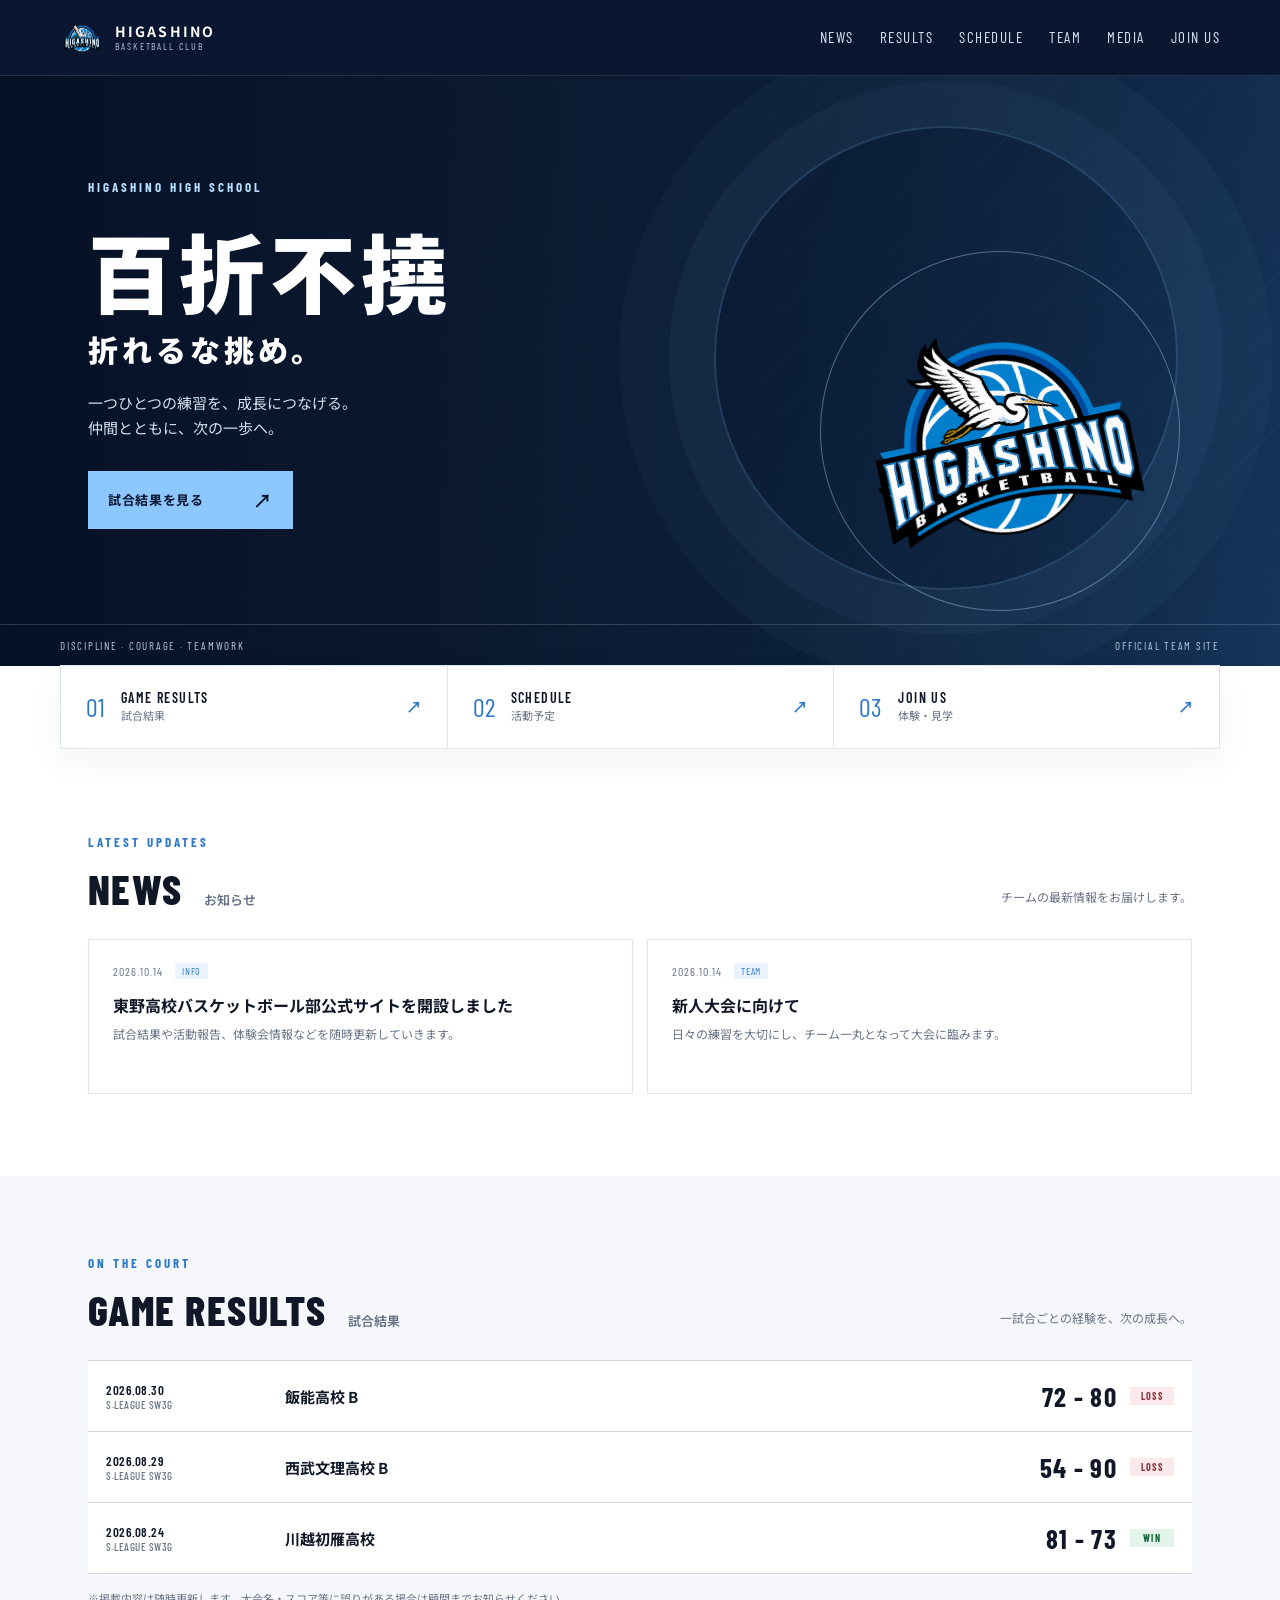
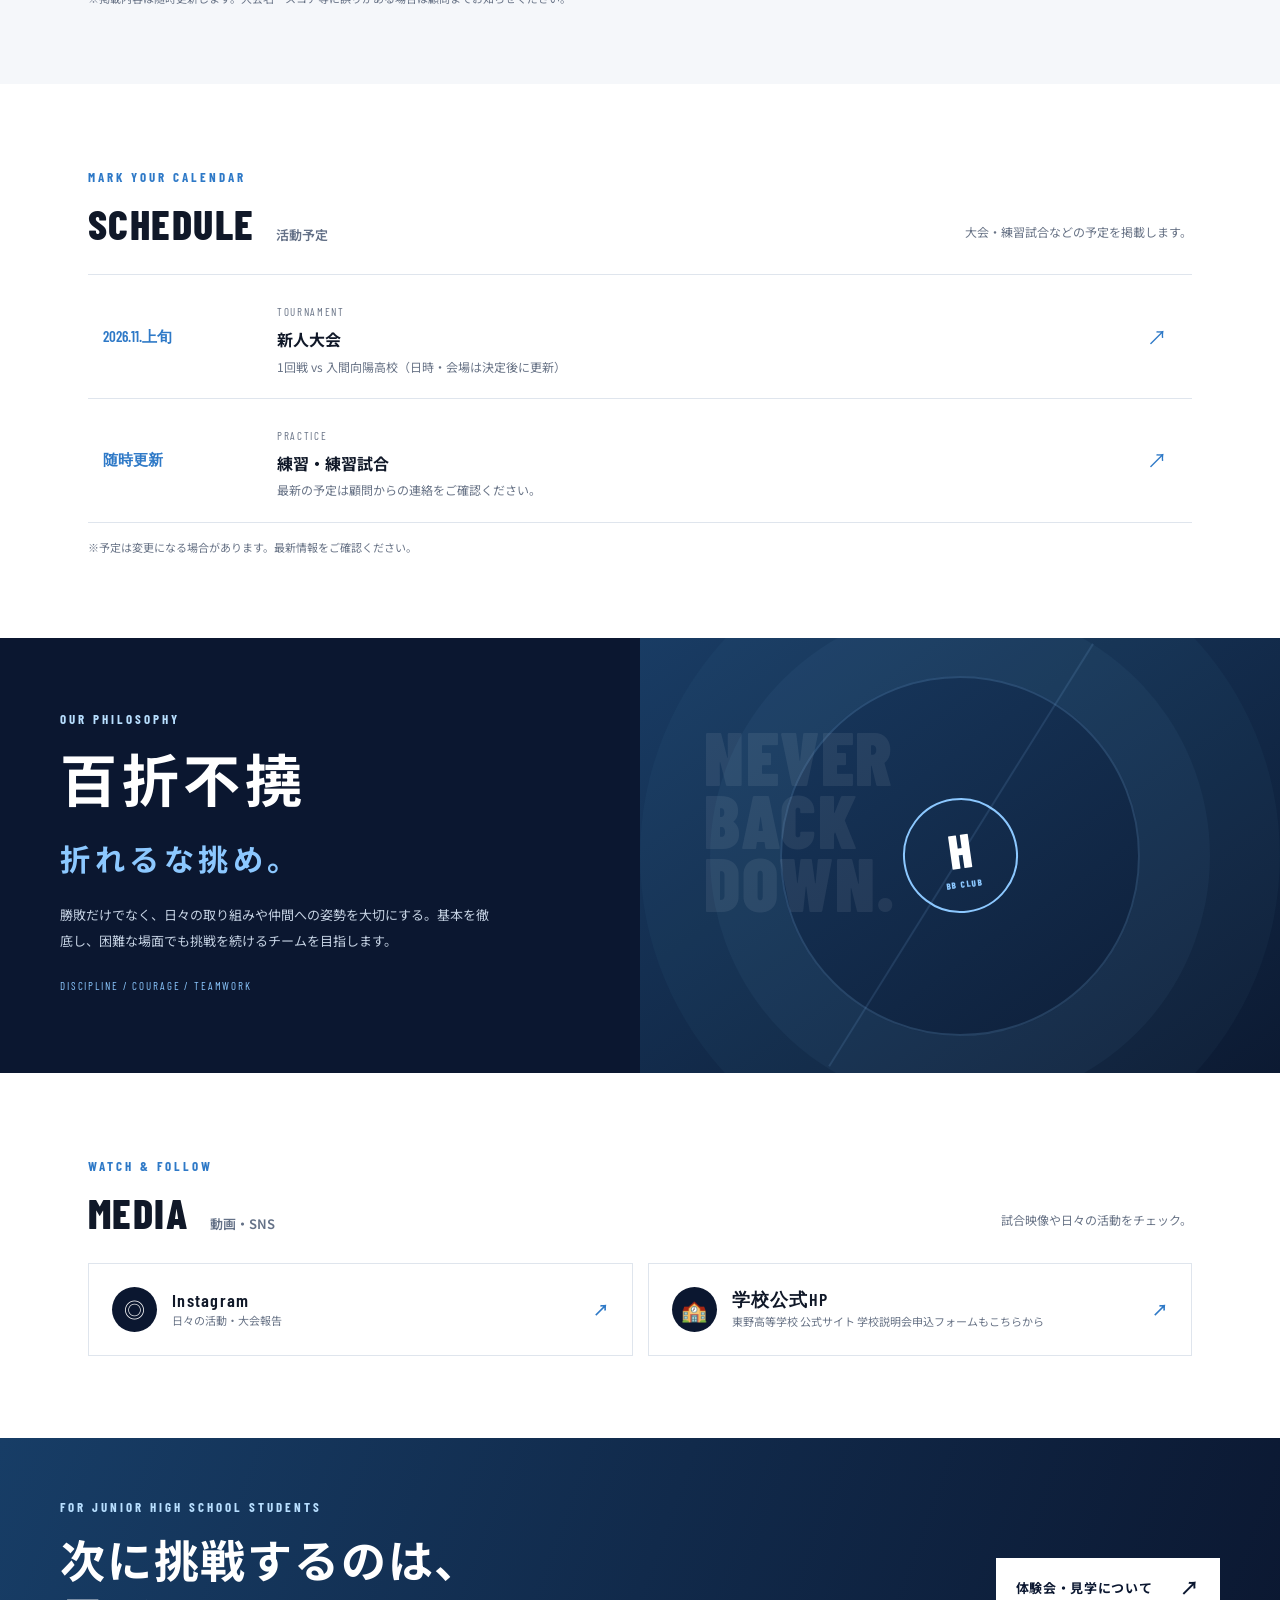
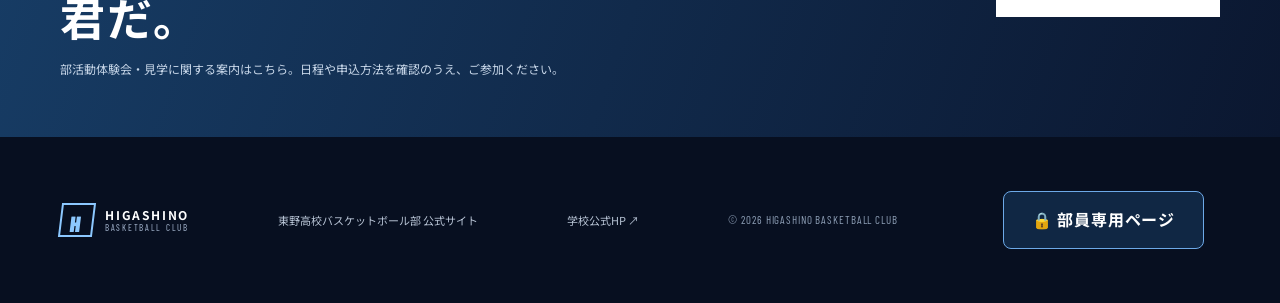
==== index.html @ 4cece856 "Update index.html" ====
<!doctype html>
<html lang="ja">
<head>
  <meta charset="utf-8">
  <meta name="viewport" content="width=device-width, initial-scale=1">
  <meta name="theme-color" content="#0b1730">
  <meta name="description" content="東野高校バスケットボール部の公式サイト。試合結果、活動報告、活動予定、部活動体験会などを掲載します。">
  <title>東野高校バスケットボール部 | 百折不撓</title>
  <link rel="stylesheet" href="styles.css">
</head>
<body>
<header class="site-header">
  <a class="brand" href="#home" aria-label="トップページ">
 <img class="brand-emblem" src="東野エンブレム.png" alt="東野高校バスケットボール部エンブレム">
 <span><strong>HIGASHINO</strong><small>BASKETBALL CLUB</small></span>
  </a>
  <button class="menu-toggle" id="menuToggle" aria-label="メニューを開く" aria-expanded="false">☰</button>
  <nav id="mainNav" aria-label="メインメニュー">
    <a href="#news">NEWS</a><a href="#results">RESULTS</a><a href="#schedule">SCHEDULE</a><a href="#team">TEAM</a><a href="#media">MEDIA</a><a href="#join">JOIN US</a>
  </nav>
</header>

  <main>
    <section class="hero" id="home">
      <div class="hero-overlay"></div>
      <div class="hero-content">
        <p class="eyebrow">HIGASHINO HIGH SCHOOL</p>
        <p class="hero-kicker"> </p>
        <h1>百折不撓<span>折れるな挑め。</span></h1>
        <p class="hero-copy">一つひとつの練習を、成長につなげる。<br>仲間とともに、次の一歩へ。</p>
        <a class="button button-primary" href="#results">試合結果を見る <span>↗</span></a>
      </div>
      <div class="hero-stamp">
　　　<img class="brand-emblem" src="東野エンブレム.png" alt="東野高校バスケットボール部エンブレム">　　
</div>
      <div class="hero-bottom"><span>DISCIPLINE · COURAGE · TEAMWORK</span><span>OFFICIAL TEAM SITE</span></div>
    </section>

    <section class="quick-links" aria-label="主要コンテンツ">
      <a href="#results"><span class="quick-number">01</span><span><strong>GAME RESULTS</strong><small>試合結果</small></span><b>↗</b></a>
      <a href="#schedule"><span class="quick-number">02</span><span><strong>SCHEDULE</strong><small>活動予定</small></span><b>↗</b></a>
      <a href="#join"><span class="quick-number">03</span><span><strong>JOIN US</strong><small>体験・見学</small></span><b>↗</b></a>
    </section>

    <section class="section" id="news">
      <div class="section-heading"><div><p class="eyebrow blue">LATEST UPDATES</p><h2>NEWS <span>お知らせ</span></h2></div><p class="section-note">チームの最新情報をお届けします。</p></div>
      <div class="news-grid" id="newsList"></div>
    </section>

    <section class="results-section" id="results">
      <div class="section results-inner">
        <div class="section-heading"><div><p class="eyebrow blue">ON THE COURT</p><h2>GAME RESULTS <span>試合結果</span></h2></div><p class="section-note">一試合ごとの経験を、次の成長へ。</p></div>
        <div class="results-list" id="resultsList"></div>
        <p class="data-note">※掲載内容は随時更新します。大会名・スコア等に誤りがある場合は顧問までお知らせください。</p>
      </div>
    </section>

    <section class="section" id="schedule">
      <div class="section-heading"><div><p class="eyebrow blue">MARK YOUR CALENDAR</p><h2>SCHEDULE <span>活動予定</span></h2></div><p class="section-note">大会・練習試合などの予定を掲載します。</p></div>
      <div class="schedule-list" id="scheduleList"></div>
      <p class="data-note">※予定は変更になる場合があります。最新情報をご確認ください。</p>
    </section>

    <section class="team-section" id="team">
      <div class="team-copy"><p class="eyebrow">OUR PHILOSOPHY</p><h2>百折不撓<br><span>折れるな挑め。</span></h2><p>勝敗だけでなく、日々の取り組みや仲間への姿勢を大切にする。基本を徹底し、困難な場面でも挑戦を続けるチームを目指します。</p><p class="team-motto">DISCIPLINE / COURAGE / TEAMWORK</p></div>
      <div class="team-visual"><div class="court-lines"></div><div class="team-big-type">NEVER<br>BACK<br>DOWN.</div><div class="team-circle">H<br><small>BB CLUB</small></div></div>
    </section>

    <section class="section" id="media">
      <div class="section-heading"><div><p class="eyebrow blue">WATCH & FOLLOW</p><h2>MEDIA <span>動画・SNS</span></h2></div><p class="section-note">試合映像や日々の活動をチェック。</p></div>

<div class="media-cards">
  <a class="media-card" id="instagramLink" href="#" target="_blank" rel="noopener">
    <span class="media-icon">◎</span>
    <span><strong>Instagram</strong><small>日々の活動・大会報告</small></span>
    <b>↗</b>
  </a>

  <a class="media-card" id="schoolLink" href="https://eishin.ac/" target="_blank" rel="noopener noreferrer">
    <span class="media-icon">🏫</span>
    <span><strong>学校公式HP</strong><small>東野高等学校 公式サイト 学校説明会申込フォームもこちらから</small></span>
    <b>↗</b>
  </a>
</div>
 </section>

    <section class="join-section" id="join">
      <div><p class="eyebrow">FOR JUNIOR HIGH SCHOOL STUDENTS</p><h2>次に挑戦するのは、<br>君だ。</h2><p>部活動体験会・見学に関する案内はこちら。日程や申込方法を確認のうえ、ご参加ください。</p></div>
      <a class="button button-light" id="experienceLink" href="mailto:REPLACE_WITH_SCHOOL_CONTACT">体験会・見学について <span>↗</span></a>
    </section>
  </main>

<footer class="site-footer">
  <a class="brand footer-brand" href="#home">
    <span class="brand-mark">H</span>
    <span><strong>HIGASHINO</strong><small>BASKETBALL CLUB</small></span>
  </a>
  <p>東野高校バスケットボール部 公式サイト</p>
  <p>
    <a href="https://eishin.ac/" target="_blank" rel="noopener noreferrer">
      学校公式HP ↗
    </a>
  </p>
  <small>© <span id="year"></span> HIGASHINO BASKETBALL CLUB</small>

<div style="text-align: center; padding: 24px 16px;">
  <a href="members.html" style="
    display: inline-block;
    padding: 14px 28px;
    background: #102744;
    color: #ffffff;
    text-decoration: none;
    font-weight: bold;
    border: 1px solid #6da9e8;
    border-radius: 8px;
    letter-spacing: 0.05em;
  ">🔒 部員専用ページ</a>
</div>

</footer>
  <script src="content.js"></script>
  <script src="sheet-config.js"></script>
  <script src="script.js"></script>
</body>
</html>
---- styles.css ----
@import url('https://fonts.googleapis.com/css2?family=Barlow+Condensed:wght@500;600;700;800;900&family=Noto+Sans+JP:wght@400;500;600;700;800;900&display=swap');
:root{--navy:#0b1730;--navy2:#101f3c;--blue:#2e79c7;--sky:#8cc8ff;--ink:#101828;--muted:#687386;--line:#dfe5ed;--paper:#f5f7fa;--white:#fff;--max:1160px}
*{box-sizing:border-box}html{scroll-behavior:smooth;scroll-padding-top:78px}body{margin:0;color:var(--ink);font-family:'Noto Sans JP',sans-serif;line-height:1.7}a{color:inherit;text-decoration:none}.site-header{height:76px;padding:0 max(24px,calc((100% - var(--max))/2));display:flex;align-items:center;justify-content:space-between;background:var(--navy);color:#fff;position:sticky;top:0;z-index:10;border-bottom:1px solid #ffffff1c}.brand{display:flex;align-items:center;gap:11px;letter-spacing:.08em}.brand-mark{display:grid;place-items:center;width:42px;height:42px;border:2px solid var(--sky);color:var(--sky);font-family:'Barlow Condensed',sans-serif;font-size:27px;font-weight:900;transform:skew(-7deg)}.brand strong,.brand small{display:block;line-height:1.25}.brand strong{font-size:14px;letter-spacing:.15em}.brand small{font-family:'Barlow Condensed',sans-serif;font-size:10px;letter-spacing:.19em;color:#aabbd4}.site-header nav{display:flex;gap:26px}.site-header nav a{font-family:'Barlow Condensed',sans-serif;font-size:15px;letter-spacing:.1em;color:#d8e4f5;transition:color .2s}.site-header nav a:hover{color:var(--sky)}.menu-toggle{display:none;background:none;border:0;color:white;font-size:25px}.hero{min-height:590px;position:relative;overflow:hidden;color:#fff;background:linear-gradient(110deg,#081328 0%,#10294b 56%,#1c4a79 100%);isolation:isolate}.hero:before{content:"";position:absolute;inset:0;background:linear-gradient(90deg,#071126 0%,#0a1a31eF 43%,#0a1a3170 100%),repeating-linear-gradient(135deg,transparent 0 34px,#ffffff08 35px 36px);z-index:-1}.hero:after{content:"";position:absolute;width:460px;height:460px;border:2px solid #8cc8ff30;border-radius:50%;right:8%;top:50px;box-shadow:0 0 0 45px #8cc8ff0a,0 0 0 95px #8cc8ff08;z-index:-1}.hero-content{max-width:var(--max);margin:auto;padding:100px 28px 105px;position:relative;z-index:1}.eyebrow{font-family:'Barlow Condensed',sans-serif;font-size:13px;letter-spacing:.23em;font-weight:700;margin:0 0 12px;color:#b8dfff}.eyebrow.blue{color:var(--blue)}.hero-kicker{font-family:'Barlow Condensed',sans-serif;letter-spacing:.22em;font-size:14px;color:var(--sky);margin:25px 0 5px}.hero h1{font-size:clamp(48px,7vw,86px);line-height:1.1;letter-spacing:.06em;margin:0;font-weight:900}.hero h1 span{display:block;font-size:clamp(20px,3vw,30px);letter-spacing:.13em;margin-top:15px}.hero-copy{color:#d4dfed;margin:24px 0 30px;font-size:15px}.button{display:inline-flex;gap:28px;align-items:center;justify-content:space-between;padding:13px 20px;font-weight:700;font-size:13px;letter-spacing:.05em;min-width:205px;transition:transform .2s,background .2s}.button:hover{transform:translateY(-2px)}.button-primary{background:var(--sky);color:var(--navy)}.button span{font-size:19px}.hero-stamp{position:absolute;right:calc((100% - var(--max))/2 + 40px);top:175px;width:240px;height:240px;border:1px solid #b5ddff65;border-radius:50%;display:flex;align-items:center;justify-content:center;flex-direction:column;transform:rotate(-12deg);color:#b8dcff;letter-spacing:.17em;font-family:'Barlow Condensed',sans-serif}.hero-stamp strong{font-size:74px;line-height:1.05;color:#fff}.hero-stamp span{font-size:10px}.hero-bottom{position:absolute;bottom:0;left:0;right:0;border-top:1px solid #ffffff28;display:flex;justify-content:space-between;padding:14px max(24px,calc((100% - var(--max))/2));font:11px 'Barlow Condensed',sans-serif;letter-spacing:.16em;color:#b8c9df}.quick-links{max-width:var(--max);margin:-1px auto 0;display:grid;grid-template-columns:repeat(3,1fr);background:#fff;box-shadow:0 12px 35px #10203b0d;position:relative;z-index:2}.quick-links>a{padding:23px 25px;display:flex;align-items:center;gap:16px;border:1px solid var(--line);border-right:0}.quick-links>a:last-child{border-right:1px solid var(--line)}.quick-number{font:26px 'Barlow Condensed',sans-serif;color:var(--blue)}.quick-links strong,.quick-links small{display:block}.quick-links strong{font:600 14px 'Barlow Condensed',sans-serif;letter-spacing:.1em}.quick-links small{font-size:11px;color:var(--muted)}.quick-links b{margin-left:auto;color:var(--blue)}.section{max-width:var(--max);margin:auto;padding:82px 28px}.section-heading{display:flex;justify-content:space-between;align-items:end;gap:25px;margin-bottom:28px}.section-heading h2{font:800 clamp(29px,4vw,42px)/1.1 'Barlow Condensed','Noto Sans JP',sans-serif;letter-spacing:.035em;margin:0}.section-heading h2 span{font:600 13px 'Noto Sans JP',sans-serif;letter-spacing:0;margin-left:12px;color:#647187}.section-note{font-size:12px;color:var(--muted);margin:0 0 4px}.news-grid{display:grid;grid-template-columns:repeat(2,1fr);gap:14px}.news-card{padding:23px 24px;border:1px solid var(--line);background:#fff;min-height:155px;transition:border-color .2s,transform .2s}.news-card:hover{border-color:#8bbbe9;transform:translateY(-2px)}.news-meta{display:flex;gap:12px;align-items:center;color:var(--muted);font:12px 'Barlow Condensed',sans-serif;letter-spacing:.08em}.news-meta span{color:var(--blue);background:#eaf4ff;padding:2px 7px;font-size:10px}.news-card h3{font-size:16px;line-height:1.5;margin:14px 0 7px}.news-card p{font-size:12px;color:var(--muted);margin:0}.results-section{background:var(--paper)}.results-inner{padding-top:76px;padding-bottom:76px}.results-list{border-top:1px solid #cfd7e2}.result-row{display:grid;grid-template-columns:155px 1fr 160px;align-items:center;gap:24px;padding:19px 18px;border-bottom:1px solid #cfd7e2;background:#fff}.result-date{font:600 13px 'Barlow Condensed',sans-serif;letter-spacing:.04em}.result-date small{display:block;color:var(--muted);font-size:11px;font-weight:500}.result-match strong{font-size:15px}.result-match small{display:block;font-size:11px;color:var(--muted)}.result-score{display:flex;align-items:center;justify-content:flex-end;gap:13px}.result-score>strong{font:700 27px 'Barlow Condensed',sans-serif;letter-spacing:.05em;white-space:nowrap}.result-badge{font:700 10px 'Barlow Condensed',sans-serif;letter-spacing:.12em;padding:3px 7px;min-width:44px;text-align:center}.result-badge.win{color:#17683e;background:#e3f5eb}.result-badge.loss{color:#8c3540;background:#fbe9eb}.result-badge.other{color:#44546b;background:#e9edf3}.data-note{font-size:11px;color:var(--muted);margin:15px 0 0}.schedule-list{border-top:1px solid var(--line)}.schedule-row{display:grid;grid-template-columns:150px 1fr 30px;gap:24px;align-items:center;padding:21px 15px;border-bottom:1px solid var(--line)}.schedule-date{font:600 15px 'Barlow Condensed',sans-serif;color:var(--blue)}.schedule-content>span{font:11px 'Barlow Condensed',sans-serif;letter-spacing:.15em;color:var(--muted)}.schedule-content h3{font-size:16px;margin:3px 0}.schedule-content p{font-size:12px;color:var(--muted);margin:0}.schedule-arrow{color:var(--blue);font-size:20px}.team-section{display:grid;grid-template-columns:1fr 1fr;background:var(--navy);color:#fff;min-height:380px}.team-copy{padding:70px max(28px,calc((100vw - var(--max))/2));padding-right:55px}.team-copy h2{font-size:clamp(37px,5vw,57px);line-height:1.22;letter-spacing:.08em;margin:0 0 20px}.team-copy h2 span{font-size:.53em;color:var(--sky)}.team-copy>p:not(.eyebrow):not(.team-motto){font-size:13px;line-height:2;color:#c4d1e2;max-width:440px}.team-motto{font:11px 'Barlow Condensed',sans-serif;letter-spacing:.17em;color:var(--sky);margin-top:25px}.team-visual{position:relative;overflow:hidden;min-height:380px;background:linear-gradient(145deg,#193c64,#0c1a32);display:grid;place-items:center}.court-lines{position:absolute;width:360px;height:360px;border:2px solid #8cc8ff2c;border-radius:50%;box-shadow:0 0 0 70px #8cc8ff0b,0 0 0 140px #8cc8ff08}.court-lines:after{content:"";position:absolute;left:50%;top:-20%;height:140%;border-left:2px solid #8cc8ff20;transform:rotate(32deg)}.team-big-type{font:900 clamp(43px,6vw,75px)/.84 'Barlow Condensed',sans-serif;color:#ffffff13;letter-spacing:.02em;position:absolute;left:10%;top:20%}.team-circle{width:115px;height:115px;border:2px solid var(--sky);border-radius:50%;display:grid;place-content:center;text-align:center;font:800 48px 'Barlow Condensed',sans-serif;color:#fff;z-index:1;transform:rotate(-8deg)}.team-circle small{font-size:9px;letter-spacing:.17em;color:var(--sky)}.media-cards{display:grid;grid-template-columns:1fr 1fr;gap:15px}.media-card{border:1px solid var(--line);padding:23px;display:flex;align-items:center;gap:15px;transition:background .2s}.media-card:hover{background:var(--paper)}.media-icon{width:45px;height:45px;display:grid;place-items:center;background:var(--navy);color:#fff;border-radius:50%;font-size:21px}.media-card strong,.media-card small{display:block}.media-card strong{font:600 18px 'Barlow Condensed',sans-serif;letter-spacing:.07em}.media-card small{font-size:11px;color:var(--muted)}.media-card>b{margin-left:auto;color:var(--blue)}.join-section{background:linear-gradient(110deg,#173d66,#0b1730);color:#fff;padding:58px max(28px,calc((100% - var(--max))/2));display:flex;align-items:center;justify-content:space-between;gap:35px}.join-section h2{font-size:clamp(32px,4vw,45px);line-height:1.3;margin:0 0 12px;letter-spacing:.04em}.join-section>div>p:last-child{font-size:12px;color:#c8d7e9;margin:0;max-width:560px}.button-light{background:#fff;color:var(--navy);flex-shrink:0}.site-footer{padding:30px max(24px,calc((100% - var(--max))/2));background:#070f20;color:#fff;display:flex;align-items:center;justify-content:space-between;gap:20px}.footer-brand .brand-mark{width:34px;height:34px;font-size:22px}.footer-brand strong{font-size:12px}.footer-brand small{font-size:9px}.site-footer p{font-size:11px;color:#b7c3d4}.site-footer>small{font:11px 'Barlow Condensed',sans-serif;letter-spacing:.08em;color:#8fa0b7}.empty-state{padding:20px;background:#fff;border:1px solid var(--line);font-size:13px;color:var(--muted)}
@media(max-width:760px){.site-header{height:66px;padding:0 18px}.brand-mark{width:36px;height:36px;font-size:23px}.site-header nav{display:none;position:absolute;top:66px;left:0;right:0;background:var(--navy);padding:15px 22px 22px;flex-direction:column;gap:0;border-top:1px solid #ffffff20}.site-header nav.is-open{display:flex}.site-header nav a{padding:12px 0;border-bottom:1px solid #ffffff18}.menu-toggle{display:block}.hero{min-height:540px}.hero-content{padding:80px 23px 105px}.hero-stamp{right:18px;top:28px;width:130px;height:130px;opacity:.75}.hero-stamp strong{font-size:39px}.hero-stamp span{font-size:6px}.hero h1{font-size:clamp(43px,12vw,65px)}.hero h1 span{font-size:19px}.hero-copy{font-size:13px}.hero-bottom{padding:12px 18px;font-size:9px}.hero-bottom span:last-child{display:none}.quick-links{grid-template-columns:1fr;margin:0}.quick-links>a{padding:14px 22px;border-right:1px solid var(--line);border-bottom:0}.quick-links>a:last-child{border-bottom:1px solid var(--line)}.quick-number{font-size:23px}.section{padding:58px 20px}.section-heading{display:block;margin-bottom:23px}.section-note{margin-top:12px}.news-grid{grid-template-columns:1fr}.news-card{padding:19px}.results-inner{padding-top:58px;padding-bottom:58px}.result-row{grid-template-columns:1fr auto;gap:7px 12px;padding:16px 12px}.result-date{grid-column:1;grid-row:1}.result-match{grid-column:1;grid-row:2}.result-score{grid-column:2;grid-row:1/3;display:flex;flex-direction:column;align-items:flex-end;gap:5px}.result-score>strong{font-size:24px}.schedule-row{grid-template-columns:90px 1fr 18px;gap:12px;padding:17px 5px}.schedule-date{font-size:13px}.schedule-content h3{font-size:14px}.schedule-content p{font-size:11px}.team-section{grid-template-columns:1fr}.team-copy{padding:53px 22px}.team-visual{min-height:270px}.media-cards{grid-template-columns:1fr}.media-card{padding:17px}.join-section{padding:48px 22px;display:block}.join-section .button{margin-top:24px;width:100%}.site-footer{padding:27px 20px;flex-wrap:wrap}.site-footer p{order:3;width:100%;margin:0}.site-footer>small{font-size:10px}}

/* エンブレム：ヘッダー */
.brand-emblem {
  width: 44px;
  height: 44px;
  object-fit: contain;
  flex-shrink: 0;
}

/* エンブレム：スマートフォン */
@media (max-width: 760px) {
  .brand-emblem {
    width: 38px;
    height: 38px;
  }
}

/* トップ画面のエンブレム */
.hero-stamp img {
  display: block;
  width: 100%;
  height: 100%;
  object-fit: contain;
  padding: 18px;
}

/* スマートフォンでは余白を調整 */
@media (max-width: 760px) {
  .hero-stamp img {
    padding: 8px;
  }
}

/* トップ画面のエンブレムサイズ調整 */
.hero-stamp {
  width: 360px !important;
  height: 360px !important;
}

.hero-stamp img {
  display: block;
  width: 100%;
  height: 100%;
  object-fit: contain;
}

/* スマートフォン用 */
@media (max-width: 760px) {
  .hero-stamp {
    width: 180px !important;
    height: 180px !important;
  }
}
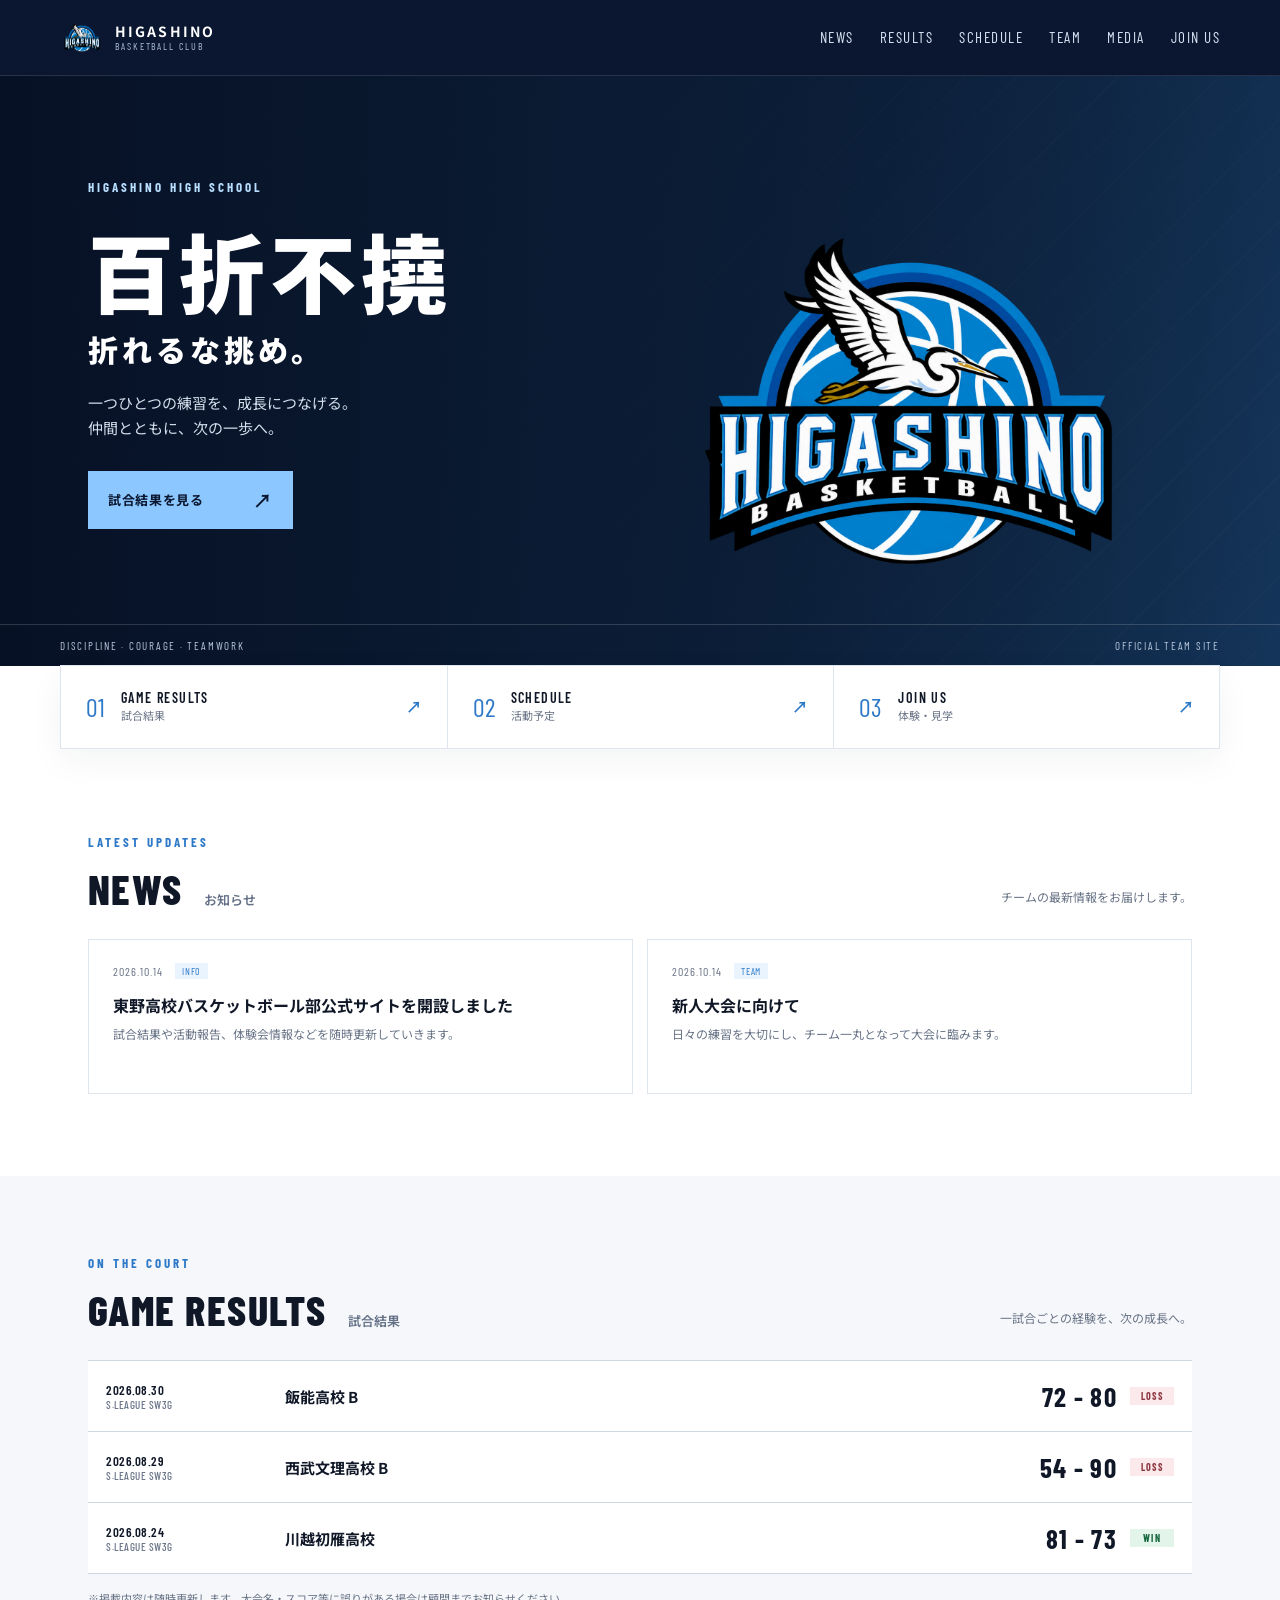
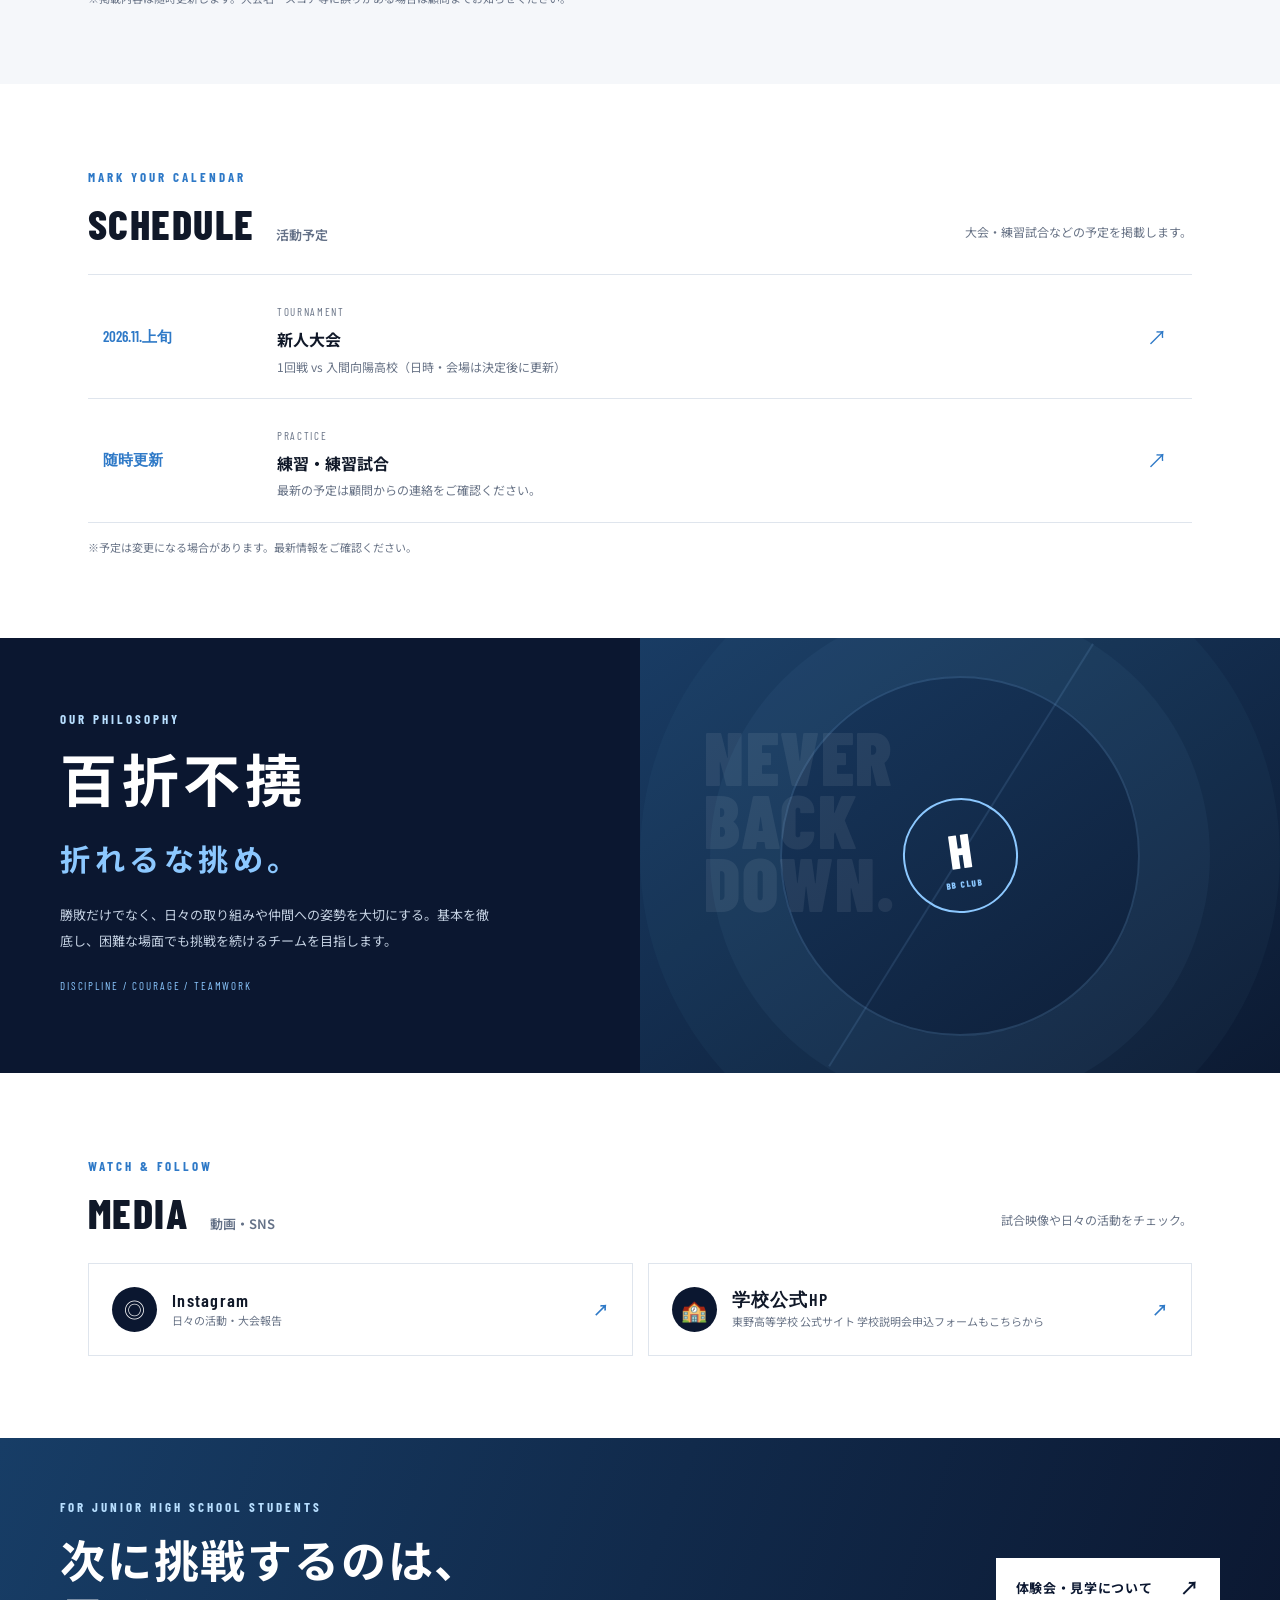
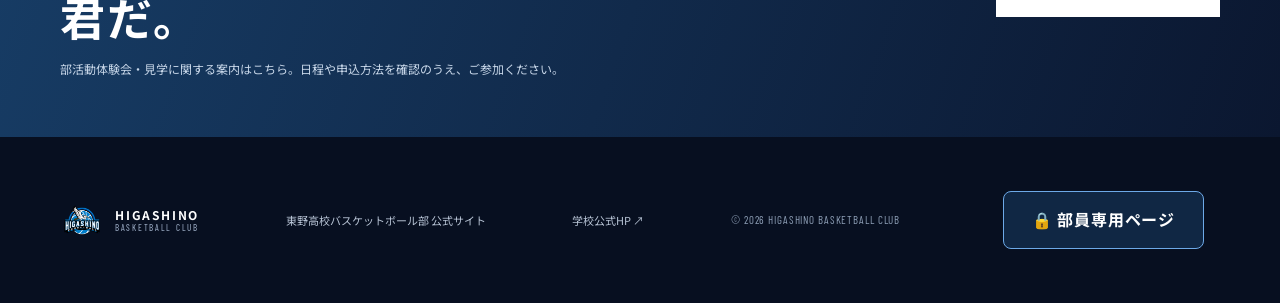
==== commit 2945607e: "Update index.html" ====
--- a/index.html
+++ b/index.html
@@ -92,7 +92,7 @@
 
 <footer class="site-footer">
   <a class="brand footer-brand" href="#home">
-    <span class="brand-mark">H</span>
+    <img class="brand-emblem" src="東野エンブレム.png" alt="東野高校バスケットボール部エンブレム">
     <span><strong>HIGASHINO</strong><small>BASKETBALL CLUB</small></span>
   </a>
   <p>東野高校バスケットボール部 公式サイト</p>
--- a/styles.css
+++ b/styles.css
@@ -1,7 +1,8 @@
 
 @import url('https://fonts.googleapis.com/css2?family=Barlow+Condensed:wght@500;600;700;800;900&family=Noto+Sans+JP:wght@400;500;600;700;800;900&display=swap');
 :root{--navy:#0b1730;--navy2:#101f3c;--blue:#2e79c7;--sky:#8cc8ff;--ink:#101828;--muted:#687386;--line:#dfe5ed;--paper:#f5f7fa;--white:#fff;--max:1160px}
-*{box-sizing:border-box}html{scroll-behavior:smooth;scroll-padding-top:78px}body{margin:0;color:var(--ink);font-family:'Noto Sans JP',sans-serif;line-height:1.7}a{color:inherit;text-decoration:none}.site-header{height:76px;padding:0 max(24px,calc((100% - var(--max))/2));display:flex;align-items:center;justify-content:space-between;background:var(--navy);color:#fff;position:sticky;top:0;z-index:10;border-bottom:1px solid #ffffff1c}.brand{display:flex;align-items:center;gap:11px;letter-spacing:.08em}.brand-mark{display:grid;place-items:center;width:42px;height:42px;border:2px solid var(--sky);color:var(--sky);font-family:'Barlow Condensed',sans-serif;font-size:27px;font-weight:900;transform:skew(-7deg)}.brand strong,.brand small{display:block;line-height:1.25}.brand strong{font-size:14px;letter-spacing:.15em}.brand small{font-family:'Barlow Condensed',sans-serif;font-size:10px;letter-spacing:.19em;color:#aabbd4}.site-header nav{display:flex;gap:26px}.site-header nav a{font-family:'Barlow Condensed',sans-serif;font-size:15px;letter-spacing:.1em;color:#d8e4f5;transition:color .2s}.site-header nav a:hover{color:var(--sky)}.menu-toggle{display:none;background:none;border:0;color:white;font-size:25px}.hero{min-height:590px;position:relative;overflow:hidden;color:#fff;background:linear-gradient(110deg,#081328 0%,#10294b 56%,#1c4a79 100%);isolation:isolate}.hero:before{content:"";position:absolute;inset:0;background:linear-gradient(90deg,#071126 0%,#0a1a31eF 43%,#0a1a3170 100%),repeating-linear-gradient(135deg,transparent 0 34px,#ffffff08 35px 36px);z-index:-1}.hero:after{content:"";position:absolute;width:460px;height:460px;border:2px solid #8cc8ff30;border-radius:50%;right:8%;top:50px;box-shadow:0 0 0 45px #8cc8ff0a,0 0 0 95px #8cc8ff08;z-index:-1}.hero-content{max-width:var(--max);margin:auto;padding:100px 28px 105px;position:relative;z-index:1}.eyebrow{font-family:'Barlow Condensed',sans-serif;font-size:13px;letter-spacing:.23em;font-weight:700;margin:0 0 12px;color:#b8dfff}.eyebrow.blue{color:var(--blue)}.hero-kicker{font-family:'Barlow Condensed',sans-serif;letter-spacing:.22em;font-size:14px;color:var(--sky);margin:25px 0 5px}.hero h1{font-size:clamp(48px,7vw,86px);line-height:1.1;letter-spacing:.06em;margin:0;font-weight:900}.hero h1 span{display:block;font-size:clamp(20px,3vw,30px);letter-spacing:.13em;margin-top:15px}.hero-copy{color:#d4dfed;margin:24px 0 30px;font-size:15px}.button{display:inline-flex;gap:28px;align-items:center;justify-content:space-between;padding:13px 20px;font-weight:700;font-size:13px;letter-spacing:.05em;min-width:205px;transition:transform .2s,background .2s}.button:hover{transform:translateY(-2px)}.button-primary{background:var(--sky);color:var(--navy)}.button span{font-size:19px}.hero-stamp{position:absolute;right:calc((100% - var(--max))/2 + 40px);top:175px;width:240px;height:240px;border:1px solid #b5ddff65;border-radius:50%;display:flex;align-items:center;justify-content:center;flex-direction:column;transform:rotate(-12deg);color:#b8dcff;letter-spacing:.17em;font-family:'Barlow Condensed',sans-serif}.hero-stamp strong{font-size:74px;line-height:1.05;color:#fff}.hero-stamp span{font-size:10px}.hero-bottom{position:absolute;bottom:0;left:0;right:0;border-top:1px solid #ffffff28;display:flex;justify-content:space-between;padding:14px max(24px,calc((100% - var(--max))/2));font:11px 'Barlow Condensed',sans-serif;letter-spacing:.16em;color:#b8c9df}.quick-links{max-width:var(--max);margin:-1px auto 0;display:grid;grid-template-columns:repeat(3,1fr);background:#fff;box-shadow:0 12px 35px #10203b0d;position:relative;z-index:2}.quick-links>a{padding:23px 25px;display:flex;align-items:center;gap:16px;border:1px solid var(--line);border-right:0}.quick-links>a:last-child{border-right:1px solid var(--line)}.quick-number{font:26px 'Barlow Condensed',sans-serif;color:var(--blue)}.quick-links strong,.quick-links small{display:block}.quick-links strong{font:600 14px 'Barlow Condensed',sans-serif;letter-spacing:.1em}.quick-links small{font-size:11px;color:var(--muted)}.quick-links b{margin-left:auto;color:var(--blue)}.section{max-width:var(--max);margin:auto;padding:82px 28px}.section-heading{display:flex;justify-content:space-between;align-items:end;gap:25px;margin-bottom:28px}.section-heading h2{font:800 clamp(29px,4vw,42px)/1.1 'Barlow Condensed','Noto Sans JP',sans-serif;letter-spacing:.035em;margin:0}.section-heading h2 span{font:600 13px 'Noto Sans JP',sans-serif;letter-spacing:0;margin-left:12px;color:#647187}.section-note{font-size:12px;color:var(--muted);margin:0 0 4px}.news-grid{display:grid;grid-template-columns:repeat(2,1fr);gap:14px}.news-card{padding:23px 24px;border:1px solid var(--line);background:#fff;min-height:155px;transition:border-color .2s,transform .2s}.news-card:hover{border-color:#8bbbe9;transform:translateY(-2px)}.news-meta{display:flex;gap:12px;align-items:center;color:var(--muted);font:12px 'Barlow Condensed',sans-serif;letter-spacing:.08em}.news-meta span{color:var(--blue);background:#eaf4ff;padding:2px 7px;font-size:10px}.news-card h3{font-size:16px;line-height:1.5;margin:14px 0 7px}.news-card p{font-size:12px;color:var(--muted);margin:0}.results-section{background:var(--paper)}.results-inner{padding-top:76px;padding-bottom:76px}.results-list{border-top:1px solid #cfd7e2}.result-row{display:grid;grid-template-columns:155px 1fr 160px;align-items:center;gap:24px;padding:19px 18px;border-bottom:1px solid #cfd7e2;background:#fff}.result-date{font:600 13px 'Barlow Condensed',sans-serif;letter-spacing:.04em}.result-date small{display:block;color:var(--muted);font-size:11px;font-weight:500}.result-match strong{font-size:15px}.result-match small{display:block;font-size:11px;color:var(--muted)}.result-score{display:flex;align-items:center;justify-content:flex-end;gap:13px}.result-score>strong{font:700 27px 'Barlow Condensed',sans-serif;letter-spacing:.05em;white-space:nowrap}.result-badge{font:700 10px 'Barlow Condensed',sans-serif;letter-spacing:.12em;padding:3px 7px;min-width:44px;text-align:center}.result-badge.win{color:#17683e;background:#e3f5eb}.result-badge.loss{color:#8c3540;background:#fbe9eb}.result-badge.other{color:#44546b;background:#e9edf3}.data-note{font-size:11px;color:var(--muted);margin:15px 0 0}.schedule-list{border-top:1px solid var(--line)}.schedule-row{display:grid;grid-template-columns:150px 1fr 30px;gap:24px;align-items:center;padding:21px 15px;border-bottom:1px solid var(--line)}.schedule-date{font:600 15px 'Barlow Condensed',sans-serif;color:var(--blue)}.schedule-content>span{font:11px 'Barlow Condensed',sans-serif;letter-spacing:.15em;color:var(--muted)}.schedule-content h3{font-size:16px;margin:3px 0}.schedule-content p{font-size:12px;color:var(--muted);margin:0}.schedule-arrow{color:var(--blue);font-size:20px}.team-section{display:grid;grid-template-columns:1fr 1fr;background:var(--navy);color:#fff;min-height:380px}.team-copy{padding:70px max(28px,calc((100vw - var(--max))/2));padding-right:55px}.team-copy h2{font-size:clamp(37px,5vw,57px);line-height:1.22;letter-spacing:.08em;margin:0 0 20px}.team-copy h2 span{font-size:.53em;color:var(--sky)}.team-copy>p:not(.eyebrow):not(.team-motto){font-size:13px;line-height:2;color:#c4d1e2;max-width:440px}.team-motto{font:11px 'Barlow Condensed',sans-serif;letter-spacing:.17em;color:var(--sky);margin-top:25px}.team-visual{position:relative;overflow:hidden;min-height:380px;background:linear-gradient(145deg,#193c64,#0c1a32);display:grid;place-items:center}.court-lines{position:absolute;width:360px;height:360px;border:2px solid #8cc8ff2c;border-radius:50%;box-shadow:0 0 0 70px #8cc8ff0b,0 0 0 140px #8cc8ff08}.court-lines:after{content:"";position:absolute;left:50%;top:-20%;height:140%;border-left:2px solid #8cc8ff20;transform:rotate(32deg)}.team-big-type{font:900 clamp(43px,6vw,75px)/.84 'Barlow Condensed',sans-serif;color:#ffffff13;letter-spacing:.02em;position:absolute;left:10%;top:20%}.team-circle{width:115px;height:115px;border:2px solid var(--sky);border-radius:50%;display:grid;place-content:center;text-align:center;font:800 48px 'Barlow Condensed',sans-serif;color:#fff;z-index:1;transform:rotate(-8deg)}.team-circle small{font-size:9px;letter-spacing:.17em;color:var(--sky)}.media-cards{display:grid;grid-template-columns:1fr 1fr;gap:15px}.media-card{border:1px solid var(--line);padding:23px;display:flex;align-items:center;gap:15px;transition:background .2s}.media-card:hover{background:var(--paper)}.media-icon{width:45px;height:45px;display:grid;place-items:center;background:var(--navy);color:#fff;border-radius:50%;font-size:21px}.media-card strong,.media-card small{display:block}.media-card strong{font:600 18px 'Barlow Condensed',sans-serif;letter-spacing:.07em}.media-card small{font-size:11px;color:var(--muted)}.media-card>b{margin-left:auto;color:var(--blue)}.join-section{background:linear-gradient(110deg,#173d66,#0b1730);color:#fff;padding:58px max(28px,calc((100% - var(--max))/2));display:flex;align-items:center;justify-content:space-between;gap:35px}.join-section h2{font-size:clamp(32px,4vw,45px);line-height:1.3;margin:0 0 12px;letter-spacing:.04em}.join-section>div>p:last-child{font-size:12px;color:#c8d7e9;margin:0;max-width:560px}.button-light{background:#fff;color:var(--navy);flex-shrink:0}.site-footer{padding:30px max(24px,calc((100% - var(--max))/2));background:#070f20;color:#fff;display:flex;align-items:center;justify-content:space-between;gap:20px}.footer-brand .brand-mark{width:34px;height:34px;font-size:22px}.footer-brand strong{font-size:12px}.footer-brand small{font-size:9px}.site-footer p{font-size:11px;color:#b7c3d4}.site-footer>small{font:11px 'Barlow Condensed',sans-serif;letter-spacing:.08em;color:#8fa0b7}.empty-state{padding:20px;background:#fff;border:1px solid var(--line);font-size:13px;color:var(--muted)}
+*{box-sizing:border-box}html{scroll-behavior:smooth;scroll-padding-top:78px}body{margin:0;color:var(--ink);font-family:'Noto Sans JP',sans-serif;line-height:1.7}a{color:inherit;text-decoration:none}.site-header{height:76px;padding:0 max(24px,calc((100% - var(--max))/2));display:flex;align-items:center;justify-content:space-between;background:var(--navy);color:#fff;position:sticky;top:0;z-index:10;border-bottom:1px solid #ffffff1c}.brand{display:flex;align-items:center;gap:11px;letter-spacing:.08em}.brand-mark{display:grid;place-items:center;width:42px;height:42px;border:2px solid var(--sky);color:var(--sky);font-family:'Barlow Condensed',sans-serif;font-size:27px;font-weight:900;transform:skew(-7deg)}.brand strong,.brand small{display:block;line-height:1.25}.brand strong{font-size:14px;letter-spacing:.15em}.brand small{font-family:'Barlow Condensed',sans-serif;font-size:10px;letter-spacing:.19em;color:#aabbd4}.site-header nav{display:flex;gap:26px}.site-header nav a{font-family:'Barlow Condensed',sans-serif;font-size:15px;letter-spacing:.1em;color:#d8e4f5;transition:color .2s}.site-header nav a:hover{color:var(--sky)}.menu-toggle{display:none;background:none;border:0;color:white;font-size:25px}.hero{min-height:590px;position:relative;overflow:hidden;color:#fff;background:linear-gradient(110deg,#081328 0%,#10294b 56%,#1c4a79 100%);isolation:isolate}.hero:before{content:"";position:absolute;inset:0;background:linear-gradient(90deg,#071126 0%,#0a1a31eF 43%,#0a1a3170 100%),repeating-linear-gradient(135deg,transparent 0 34px,#ffffff08 35px 36px);z-index:-1}.hero:after {  display: none;
+}.hero-content{max-width:var(--max);margin:auto;padding:100px 28px 105px;position:relative;z-index:1}.eyebrow{font-family:'Barlow Condensed',sans-serif;font-size:13px;letter-spacing:.23em;font-weight:700;margin:0 0 12px;color:#b8dfff}.eyebrow.blue{color:var(--blue)}.hero-kicker{font-family:'Barlow Condensed',sans-serif;letter-spacing:.22em;font-size:14px;color:var(--sky);margin:25px 0 5px}.hero h1{font-size:clamp(48px,7vw,86px);line-height:1.1;letter-spacing:.06em;margin:0;font-weight:900}.hero h1 span{display:block;font-size:clamp(20px,3vw,30px);letter-spacing:.13em;margin-top:15px}.hero-copy{color:#d4dfed;margin:24px 0 30px;font-size:15px}.button{display:inline-flex;gap:28px;align-items:center;justify-content:space-between;padding:13px 20px;font-weight:700;font-size:13px;letter-spacing:.05em;min-width:205px;transition:transform .2s,background .2s}.button:hover{transform:translateY(-2px)}.button-primary{background:var(--sky);color:var(--navy)}.button span{font-size:19px}.hero-stamp{position:absolute;right:calc((100% - var(--max))/2 + 40px);top:175px;width:240px;height:240px;border:1px solid #b5ddff65;border-radius:50%;display:flex;align-items:center;justify-content:center;flex-direction:column;transform:rotate(-12deg);color:#b8dcff;letter-spacing:.17em;font-family:'Barlow Condensed',sans-serif}.hero-stamp strong{font-size:74px;line-height:1.05;color:#fff}.hero-stamp span{font-size:10px}.hero-bottom{position:absolute;bottom:0;left:0;right:0;border-top:1px solid #ffffff28;display:flex;justify-content:space-between;padding:14px max(24px,calc((100% - var(--max))/2));font:11px 'Barlow Condensed',sans-serif;letter-spacing:.16em;color:#b8c9df}.quick-links{max-width:var(--max);margin:-1px auto 0;display:grid;grid-template-columns:repeat(3,1fr);background:#fff;box-shadow:0 12px 35px #10203b0d;position:relative;z-index:2}.quick-links>a{padding:23px 25px;display:flex;align-items:center;gap:16px;border:1px solid var(--line);border-right:0}.quick-links>a:last-child{border-right:1px solid var(--line)}.quick-number{font:26px 'Barlow Condensed',sans-serif;color:var(--blue)}.quick-links strong,.quick-links small{display:block}.quick-links strong{font:600 14px 'Barlow Condensed',sans-serif;letter-spacing:.1em}.quick-links small{font-size:11px;color:var(--muted)}.quick-links b{margin-left:auto;color:var(--blue)}.section{max-width:var(--max);margin:auto;padding:82px 28px}.section-heading{display:flex;justify-content:space-between;align-items:end;gap:25px;margin-bottom:28px}.section-heading h2{font:800 clamp(29px,4vw,42px)/1.1 'Barlow Condensed','Noto Sans JP',sans-serif;letter-spacing:.035em;margin:0}.section-heading h2 span{font:600 13px 'Noto Sans JP',sans-serif;letter-spacing:0;margin-left:12px;color:#647187}.section-note{font-size:12px;color:var(--muted);margin:0 0 4px}.news-grid{display:grid;grid-template-columns:repeat(2,1fr);gap:14px}.news-card{padding:23px 24px;border:1px solid var(--line);background:#fff;min-height:155px;transition:border-color .2s,transform .2s}.news-card:hover{border-color:#8bbbe9;transform:translateY(-2px)}.news-meta{display:flex;gap:12px;align-items:center;color:var(--muted);font:12px 'Barlow Condensed',sans-serif;letter-spacing:.08em}.news-meta span{color:var(--blue);background:#eaf4ff;padding:2px 7px;font-size:10px}.news-card h3{font-size:16px;line-height:1.5;margin:14px 0 7px}.news-card p{font-size:12px;color:var(--muted);margin:0}.results-section{background:var(--paper)}.results-inner{padding-top:76px;padding-bottom:76px}.results-list{border-top:1px solid #cfd7e2}.result-row{display:grid;grid-template-columns:155px 1fr 160px;align-items:center;gap:24px;padding:19px 18px;border-bottom:1px solid #cfd7e2;background:#fff}.result-date{font:600 13px 'Barlow Condensed',sans-serif;letter-spacing:.04em}.result-date small{display:block;color:var(--muted);font-size:11px;font-weight:500}.result-match strong{font-size:15px}.result-match small{display:block;font-size:11px;color:var(--muted)}.result-score{display:flex;align-items:center;justify-content:flex-end;gap:13px}.result-score>strong{font:700 27px 'Barlow Condensed',sans-serif;letter-spacing:.05em;white-space:nowrap}.result-badge{font:700 10px 'Barlow Condensed',sans-serif;letter-spacing:.12em;padding:3px 7px;min-width:44px;text-align:center}.result-badge.win{color:#17683e;background:#e3f5eb}.result-badge.loss{color:#8c3540;background:#fbe9eb}.result-badge.other{color:#44546b;background:#e9edf3}.data-note{font-size:11px;color:var(--muted);margin:15px 0 0}.schedule-list{border-top:1px solid var(--line)}.schedule-row{display:grid;grid-template-columns:150px 1fr 30px;gap:24px;align-items:center;padding:21px 15px;border-bottom:1px solid var(--line)}.schedule-date{font:600 15px 'Barlow Condensed',sans-serif;color:var(--blue)}.schedule-content>span{font:11px 'Barlow Condensed',sans-serif;letter-spacing:.15em;color:var(--muted)}.schedule-content h3{font-size:16px;margin:3px 0}.schedule-content p{font-size:12px;color:var(--muted);margin:0}.schedule-arrow{color:var(--blue);font-size:20px}.team-section{display:grid;grid-template-columns:1fr 1fr;background:var(--navy);color:#fff;min-height:380px}.team-copy{padding:70px max(28px,calc((100vw - var(--max))/2));padding-right:55px}.team-copy h2{font-size:clamp(37px,5vw,57px);line-height:1.22;letter-spacing:.08em;margin:0 0 20px}.team-copy h2 span{font-size:.53em;color:var(--sky)}.team-copy>p:not(.eyebrow):not(.team-motto){font-size:13px;line-height:2;color:#c4d1e2;max-width:440px}.team-motto{font:11px 'Barlow Condensed',sans-serif;letter-spacing:.17em;color:var(--sky);margin-top:25px}.team-visual{position:relative;overflow:hidden;min-height:380px;background:linear-gradient(145deg,#193c64,#0c1a32);display:grid;place-items:center}.court-lines{position:absolute;width:360px;height:360px;border:2px solid #8cc8ff2c;border-radius:50%;box-shadow:0 0 0 70px #8cc8ff0b,0 0 0 140px #8cc8ff08}.court-lines:after{content:"";position:absolute;left:50%;top:-20%;height:140%;border-left:2px solid #8cc8ff20;transform:rotate(32deg)}.team-big-type{font:900 clamp(43px,6vw,75px)/.84 'Barlow Condensed',sans-serif;color:#ffffff13;letter-spacing:.02em;position:absolute;left:10%;top:20%}.team-circle{width:115px;height:115px;border:2px solid var(--sky);border-radius:50%;display:grid;place-content:center;text-align:center;font:800 48px 'Barlow Condensed',sans-serif;color:#fff;z-index:1;transform:rotate(-8deg)}.team-circle small{font-size:9px;letter-spacing:.17em;color:var(--sky)}.media-cards{display:grid;grid-template-columns:1fr 1fr;gap:15px}.media-card{border:1px solid var(--line);padding:23px;display:flex;align-items:center;gap:15px;transition:background .2s}.media-card:hover{background:var(--paper)}.media-icon{width:45px;height:45px;display:grid;place-items:center;background:var(--navy);color:#fff;border-radius:50%;font-size:21px}.media-card strong,.media-card small{display:block}.media-card strong{font:600 18px 'Barlow Condensed',sans-serif;letter-spacing:.07em}.media-card small{font-size:11px;color:var(--muted)}.media-card>b{margin-left:auto;color:var(--blue)}.join-section{background:linear-gradient(110deg,#173d66,#0b1730);color:#fff;padding:58px max(28px,calc((100% - var(--max))/2));display:flex;align-items:center;justify-content:space-between;gap:35px}.join-section h2{font-size:clamp(32px,4vw,45px);line-height:1.3;margin:0 0 12px;letter-spacing:.04em}.join-section>div>p:last-child{font-size:12px;color:#c8d7e9;margin:0;max-width:560px}.button-light{background:#fff;color:var(--navy);flex-shrink:0}.site-footer{padding:30px max(24px,calc((100% - var(--max))/2));background:#070f20;color:#fff;display:flex;align-items:center;justify-content:space-between;gap:20px}.footer-brand .brand-mark{width:34px;height:34px;font-size:22px}.footer-brand strong{font-size:12px}.footer-brand small{font-size:9px}.site-footer p{font-size:11px;color:#b7c3d4}.site-footer>small{font:11px 'Barlow Condensed',sans-serif;letter-spacing:.08em;color:#8fa0b7}.empty-state{padding:20px;background:#fff;border:1px solid var(--line);font-size:13px;color:var(--muted)}
 @media(max-width:760px){.site-header{height:66px;padding:0 18px}.brand-mark{width:36px;height:36px;font-size:23px}.site-header nav{display:none;position:absolute;top:66px;left:0;right:0;background:var(--navy);padding:15px 22px 22px;flex-direction:column;gap:0;border-top:1px solid #ffffff20}.site-header nav.is-open{display:flex}.site-header nav a{padding:12px 0;border-bottom:1px solid #ffffff18}.menu-toggle{display:block}.hero{min-height:540px}.hero-content{padding:80px 23px 105px}.hero-stamp{right:18px;top:28px;width:130px;height:130px;opacity:.75}.hero-stamp strong{font-size:39px}.hero-stamp span{font-size:6px}.hero h1{font-size:clamp(43px,12vw,65px)}.hero h1 span{font-size:19px}.hero-copy{font-size:13px}.hero-bottom{padding:12px 18px;font-size:9px}.hero-bottom span:last-child{display:none}.quick-links{grid-template-columns:1fr;margin:0}.quick-links>a{padding:14px 22px;border-right:1px solid var(--line);border-bottom:0}.quick-links>a:last-child{border-bottom:1px solid var(--line)}.quick-number{font-size:23px}.section{padding:58px 20px}.section-heading{display:block;margin-bottom:23px}.section-note{margin-top:12px}.news-grid{grid-template-columns:1fr}.news-card{padding:19px}.results-inner{padding-top:58px;padding-bottom:58px}.result-row{grid-template-columns:1fr auto;gap:7px 12px;padding:16px 12px}.result-date{grid-column:1;grid-row:1}.result-match{grid-column:1;grid-row:2}.result-score{grid-column:2;grid-row:1/3;display:flex;flex-direction:column;align-items:flex-end;gap:5px}.result-score>strong{font-size:24px}.schedule-row{grid-template-columns:90px 1fr 18px;gap:12px;padding:17px 5px}.schedule-date{font-size:13px}.schedule-content h3{font-size:14px}.schedule-content p{font-size:11px}.team-section{grid-template-columns:1fr}.team-copy{padding:53px 22px}.team-visual{min-height:270px}.media-cards{grid-template-columns:1fr}.media-card{padding:17px}.join-section{padding:48px 22px;display:block}.join-section .button{margin-top:24px;width:100%}.site-footer{padding:27px 20px;flex-wrap:wrap}.site-footer p{order:3;width:100%;margin:0}.site-footer>small{font-size:10px}}
 
 /* エンブレム：ヘッダー */
@@ -38,8 +39,8 @@
 
 /* トップ画面のエンブレムサイズ調整 */
 .hero-stamp {
-  width: 360px !important;
-  height: 360px !important;
+  width: 540px !important;
+  height: 540px !important;
 }
 
 .hero-stamp img {
@@ -52,7 +53,26 @@
 /* スマートフォン用 */
 @media (max-width: 760px) {
   .hero-stamp {
-    width: 180px !important;
-    height: 180px !important;
+    width: 360px !important;
+    height: 360px !important;
   }
 }
+/* PC版ホームページのエンブレム位置調整 */
+@media (min-width: 761px) {
+  .hero-stamp {
+    transform: translateY(-120px);
+  }
+}
+/* トップページのエンブレム周囲の円形装飾を非表示 */
+.hero-stamp {
+  border: none !important;
+  outline: none !important;
+  box-shadow: none !important;
+  background: transparent !important;
+}
+
+.hero-stamp::before,
+.hero-stamp::after {
+  display: none !important;
+  content: none !important;
+}
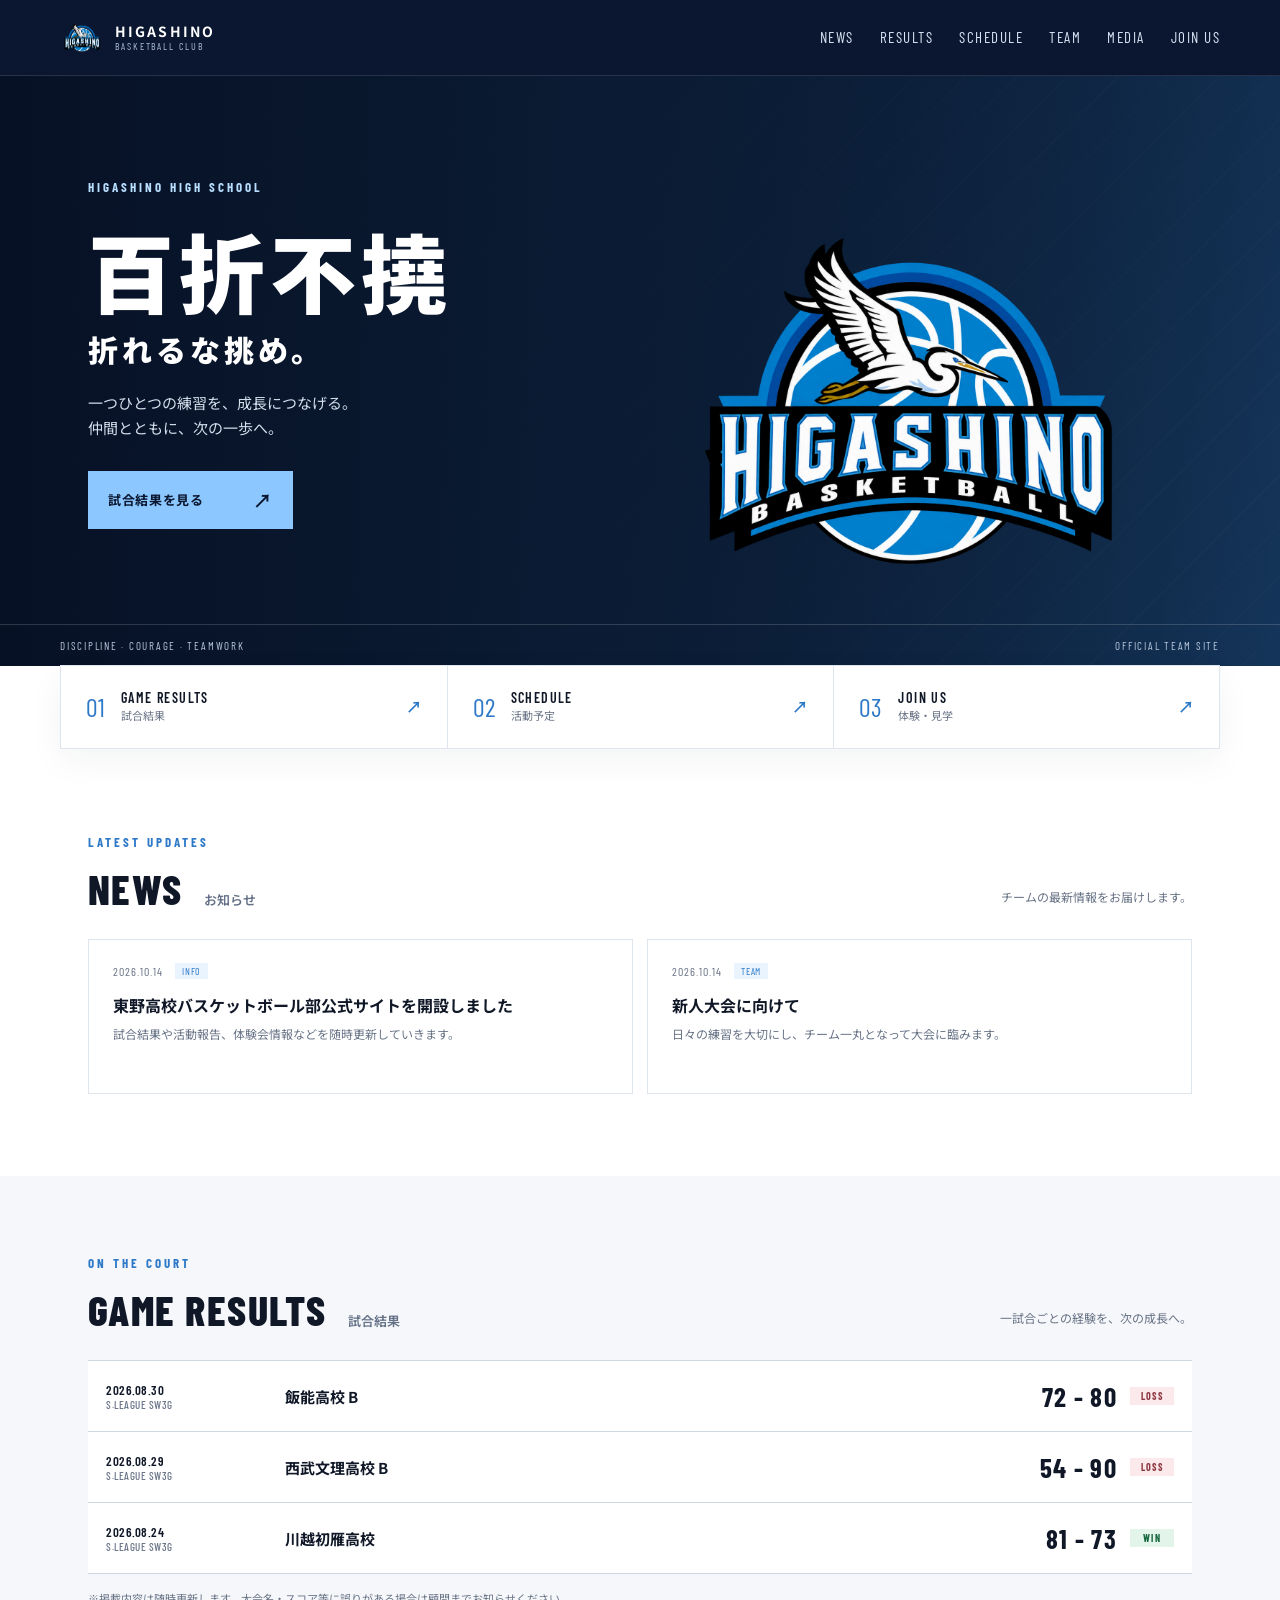
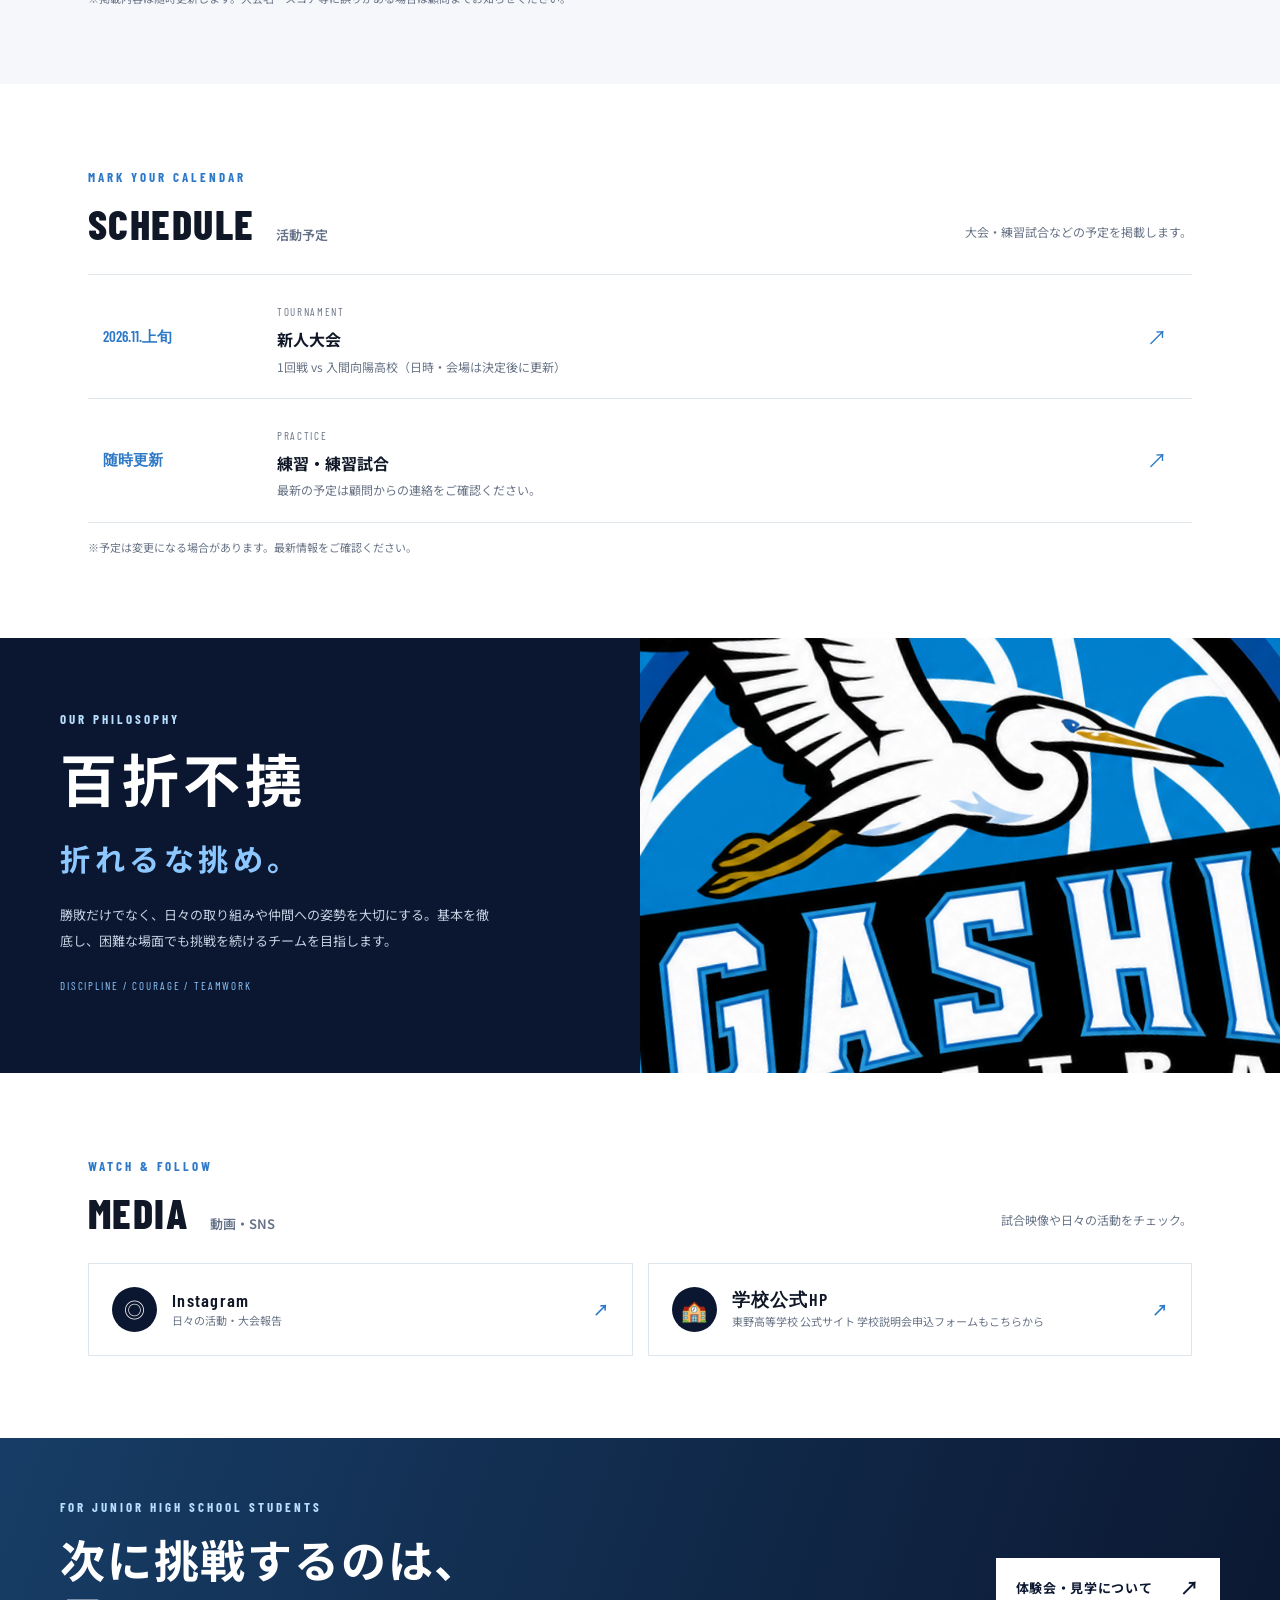
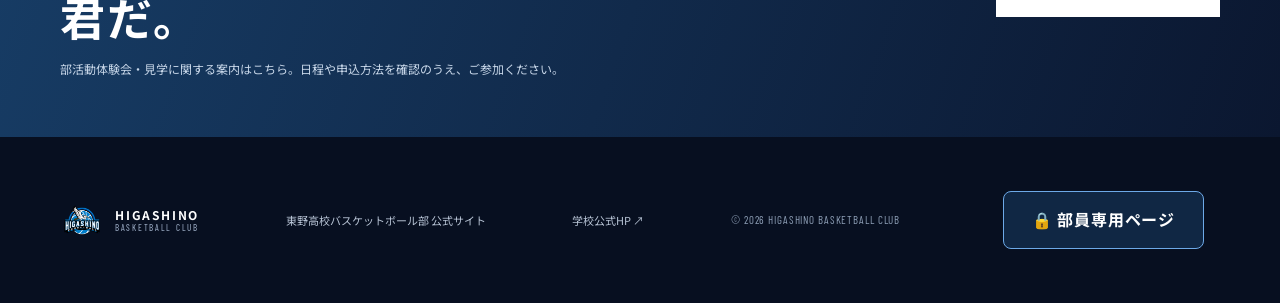
==== commit ba8e697e: "Update index.html" ====
--- a/index.html
+++ b/index.html
@@ -63,7 +63,9 @@
 
     <section class="team-section" id="team">
       <div class="team-copy"><p class="eyebrow">OUR PHILOSOPHY</p><h2>百折不撓<br><span>折れるな挑め。</span></h2><p>勝敗だけでなく、日々の取り組みや仲間への姿勢を大切にする。基本を徹底し、困難な場面でも挑戦を続けるチームを目指します。</p><p class="team-motto">DISCIPLINE / COURAGE / TEAMWORK</p></div>
-      <div class="team-visual"><div class="court-lines"></div><div class="team-big-type">NEVER<br>BACK<br>DOWN.</div><div class="team-circle">H<br><small>BB CLUB</small></div></div>
+      <div class="team-visual"><div class="court-lines"></div><div class="team-big-type">NEVER<br>BACK<br>DOWN.</div><div class="team-circle">
+  <img src="東野エンブレム.png" alt="東野高校バスケットボール部エンブレム">
+</div>
     </section>
 
     <section class="section" id="media">
--- a/styles.css
+++ b/styles.css
@@ -76,3 +76,10 @@
   display: none !important;
   content: none !important;
 }
+/* フッターのエンブレム */
+.footer-brand .brand-emblem {
+  width: 44px;
+  height: 44px;
+  object-fit: contain;
+  flex-shrink: 0;
+}
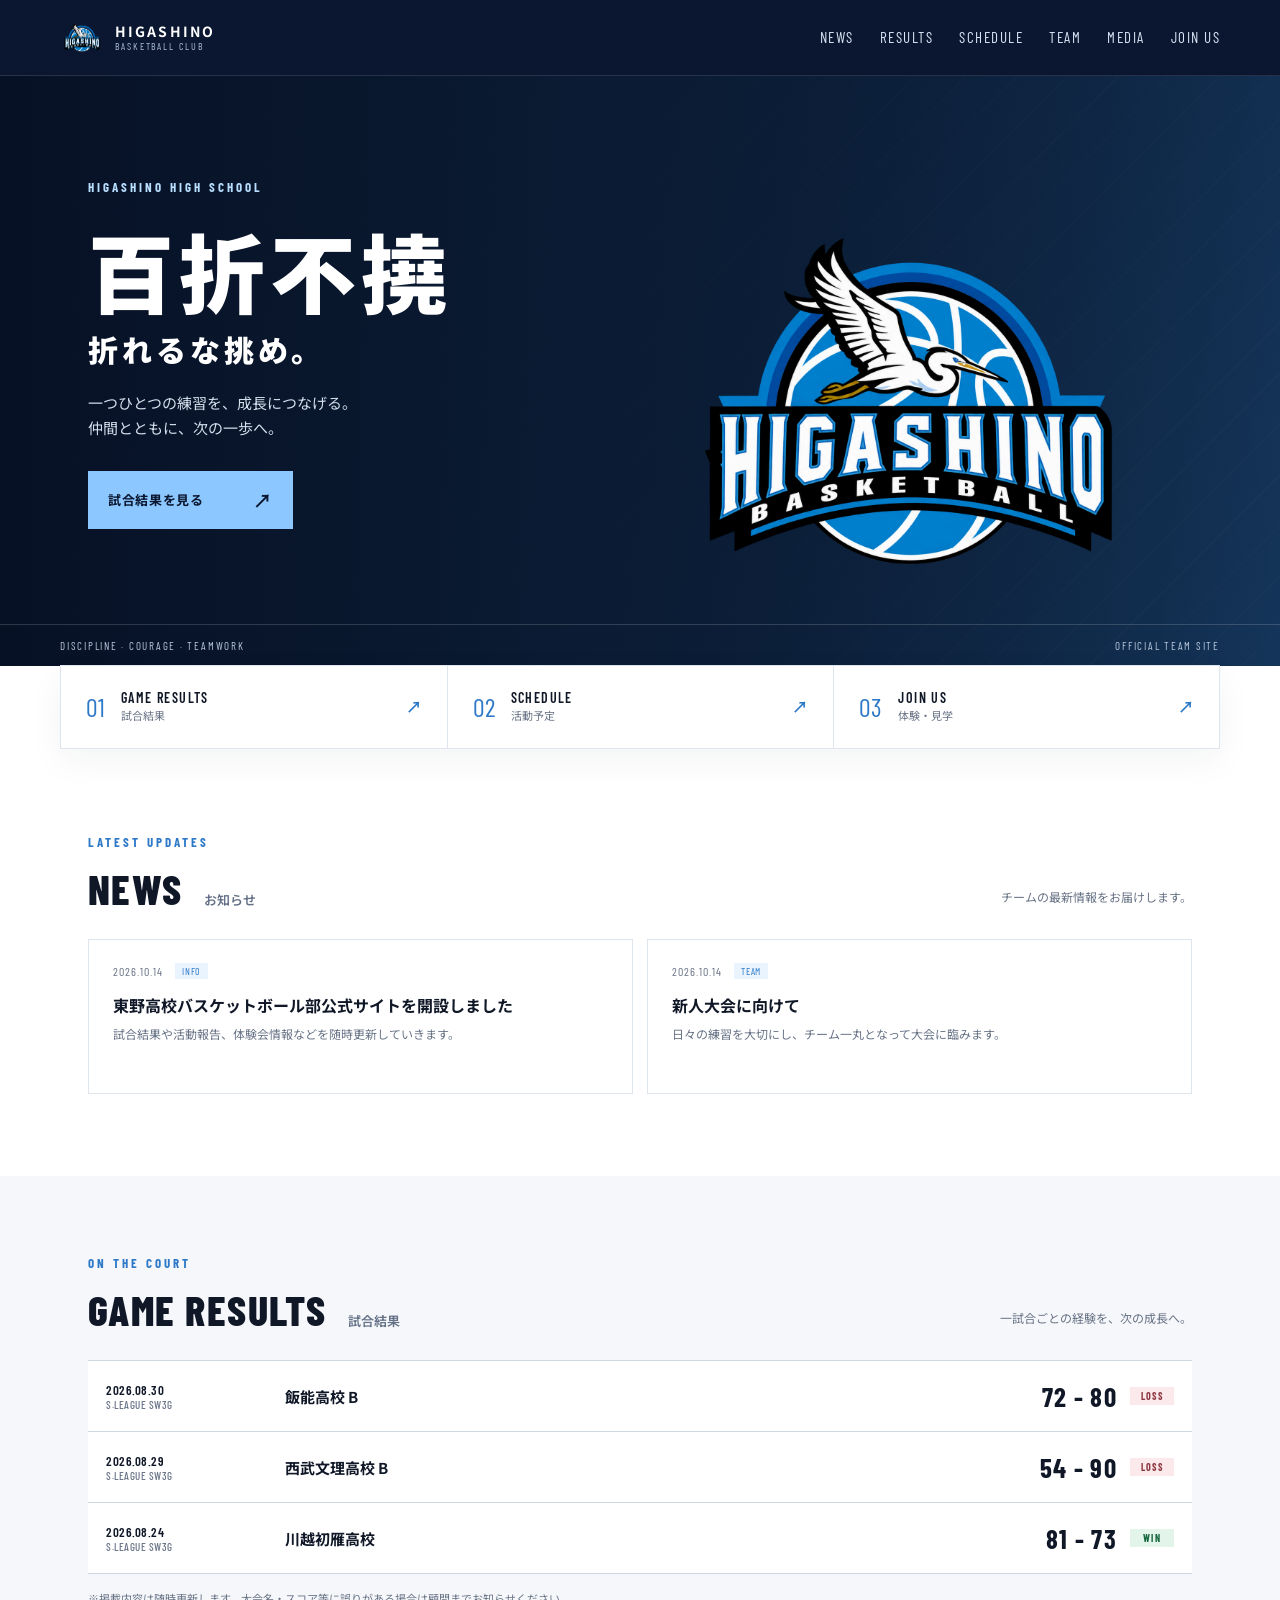
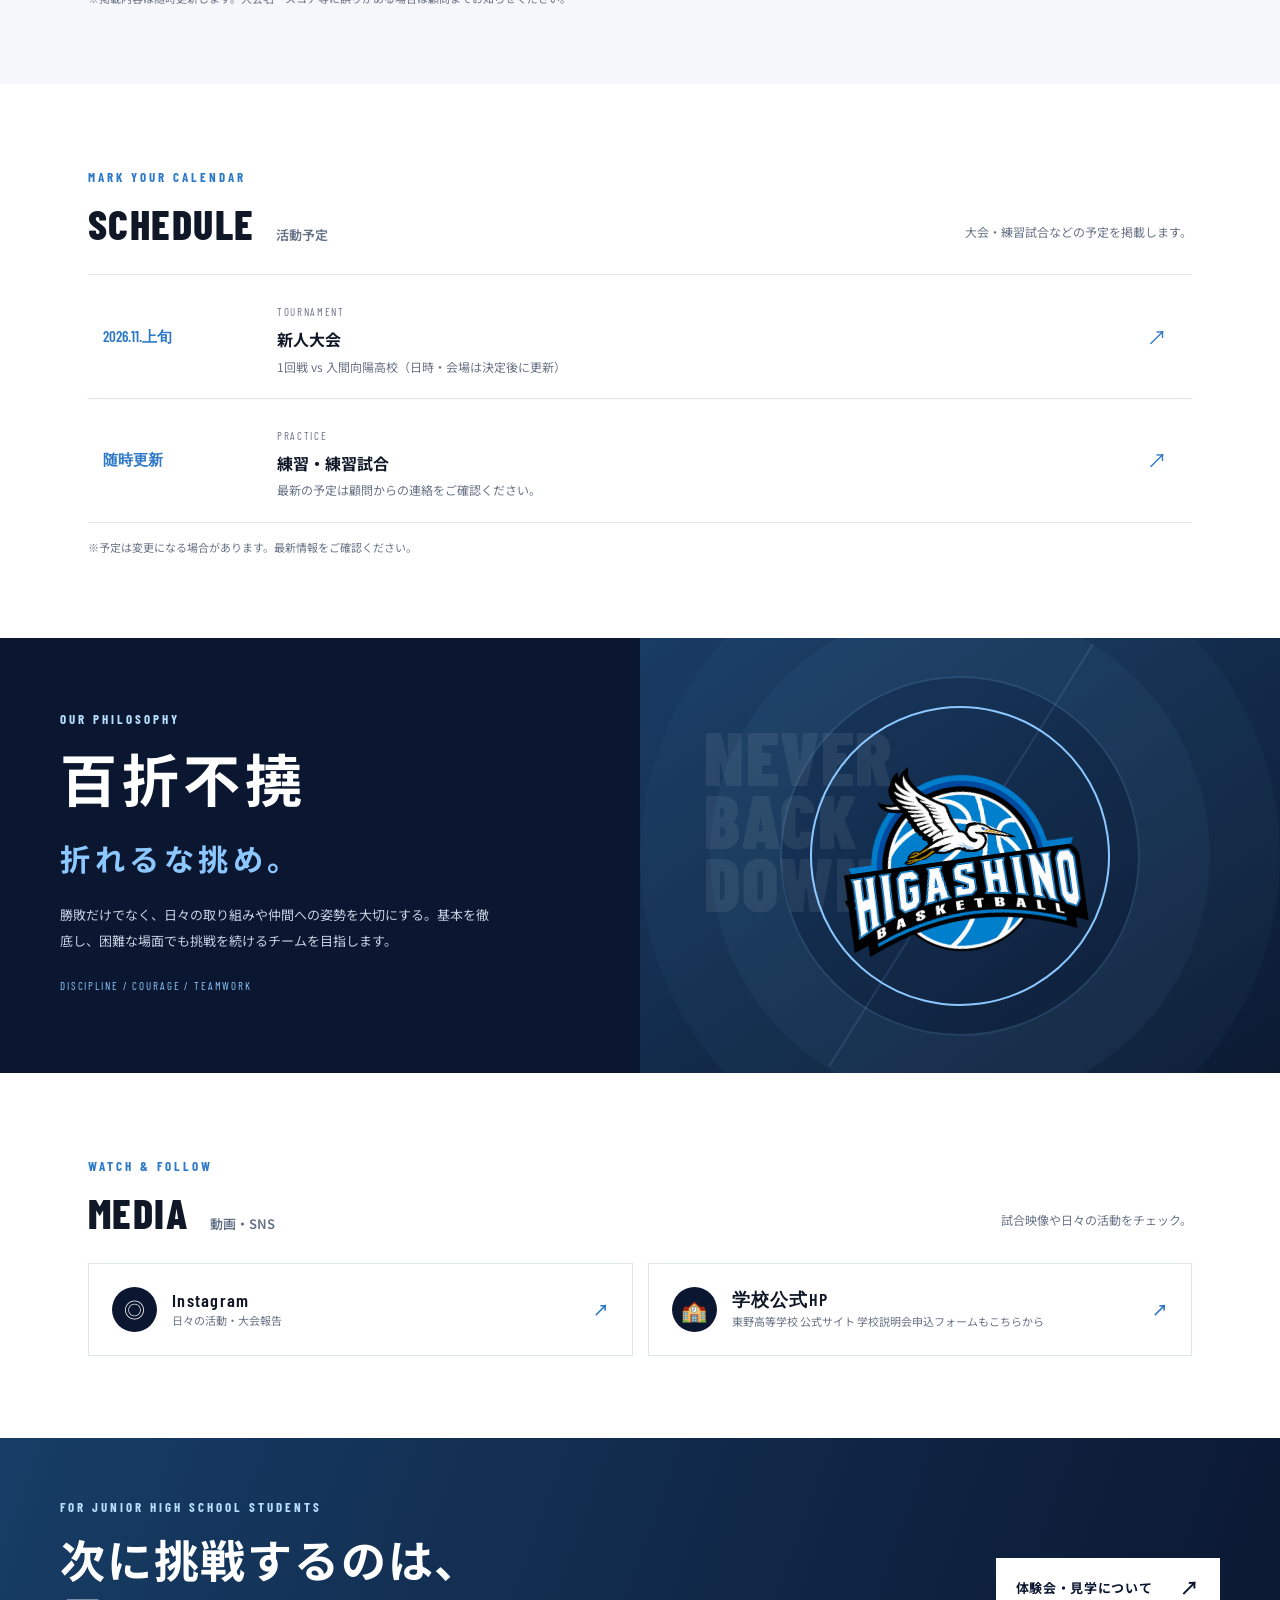
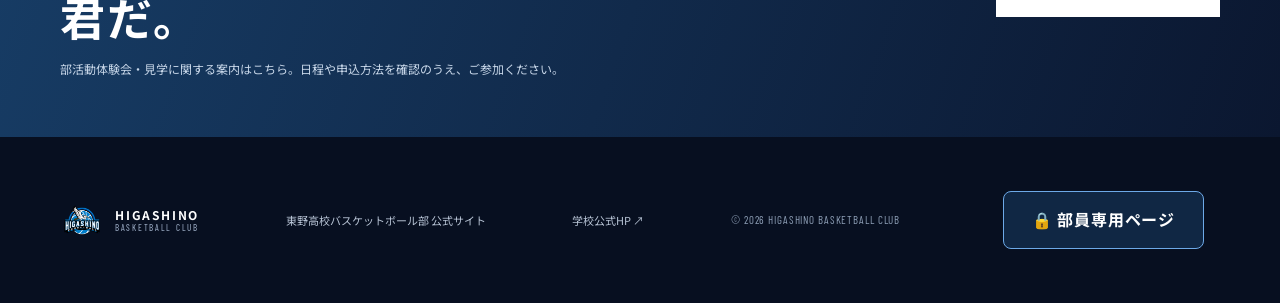
==== commit 672377e1: "Update index.html" ====
--- a/index.html
+++ b/index.html
@@ -5,7 +5,7 @@
   <meta name="viewport" content="width=device-width, initial-scale=1">
   <meta name="theme-color" content="#0b1730">
   <meta name="description" content="東野高校バスケットボール部の公式サイト。試合結果、活動報告、活動予定、部活動体験会などを掲載します。">
-  <title>東野高校バスケットボール部 | 百折不撓</title>
+  <title>東野高校バスケットボール部 | 公式サイト</title>
   <link rel="stylesheet" href="styles.css">
 </head>
 <body>
--- a/styles.css
+++ b/styles.css
@@ -83,3 +83,28 @@
   object-fit: contain;
   flex-shrink: 0;
 }
+/* チーム紹介エリアのエンブレム */
+.team-circle {
+  display: flex;
+  align-items: center;
+  justify-content: center;
+  overflow: hidden;
+}
+
+.team-circle img {
+  width: 100%;
+  height: 100%;
+  object-fit: contain;
+  display: block;
+}
+/* チーム紹介エリアのエンブレムを約3倍に拡大 */
+.team-circle {
+  width: 300px !important;
+  height: 300px !important;
+}
+
+.team-circle img {
+  width: 100%;
+  height: 100%;
+  object-fit: contain;
+}
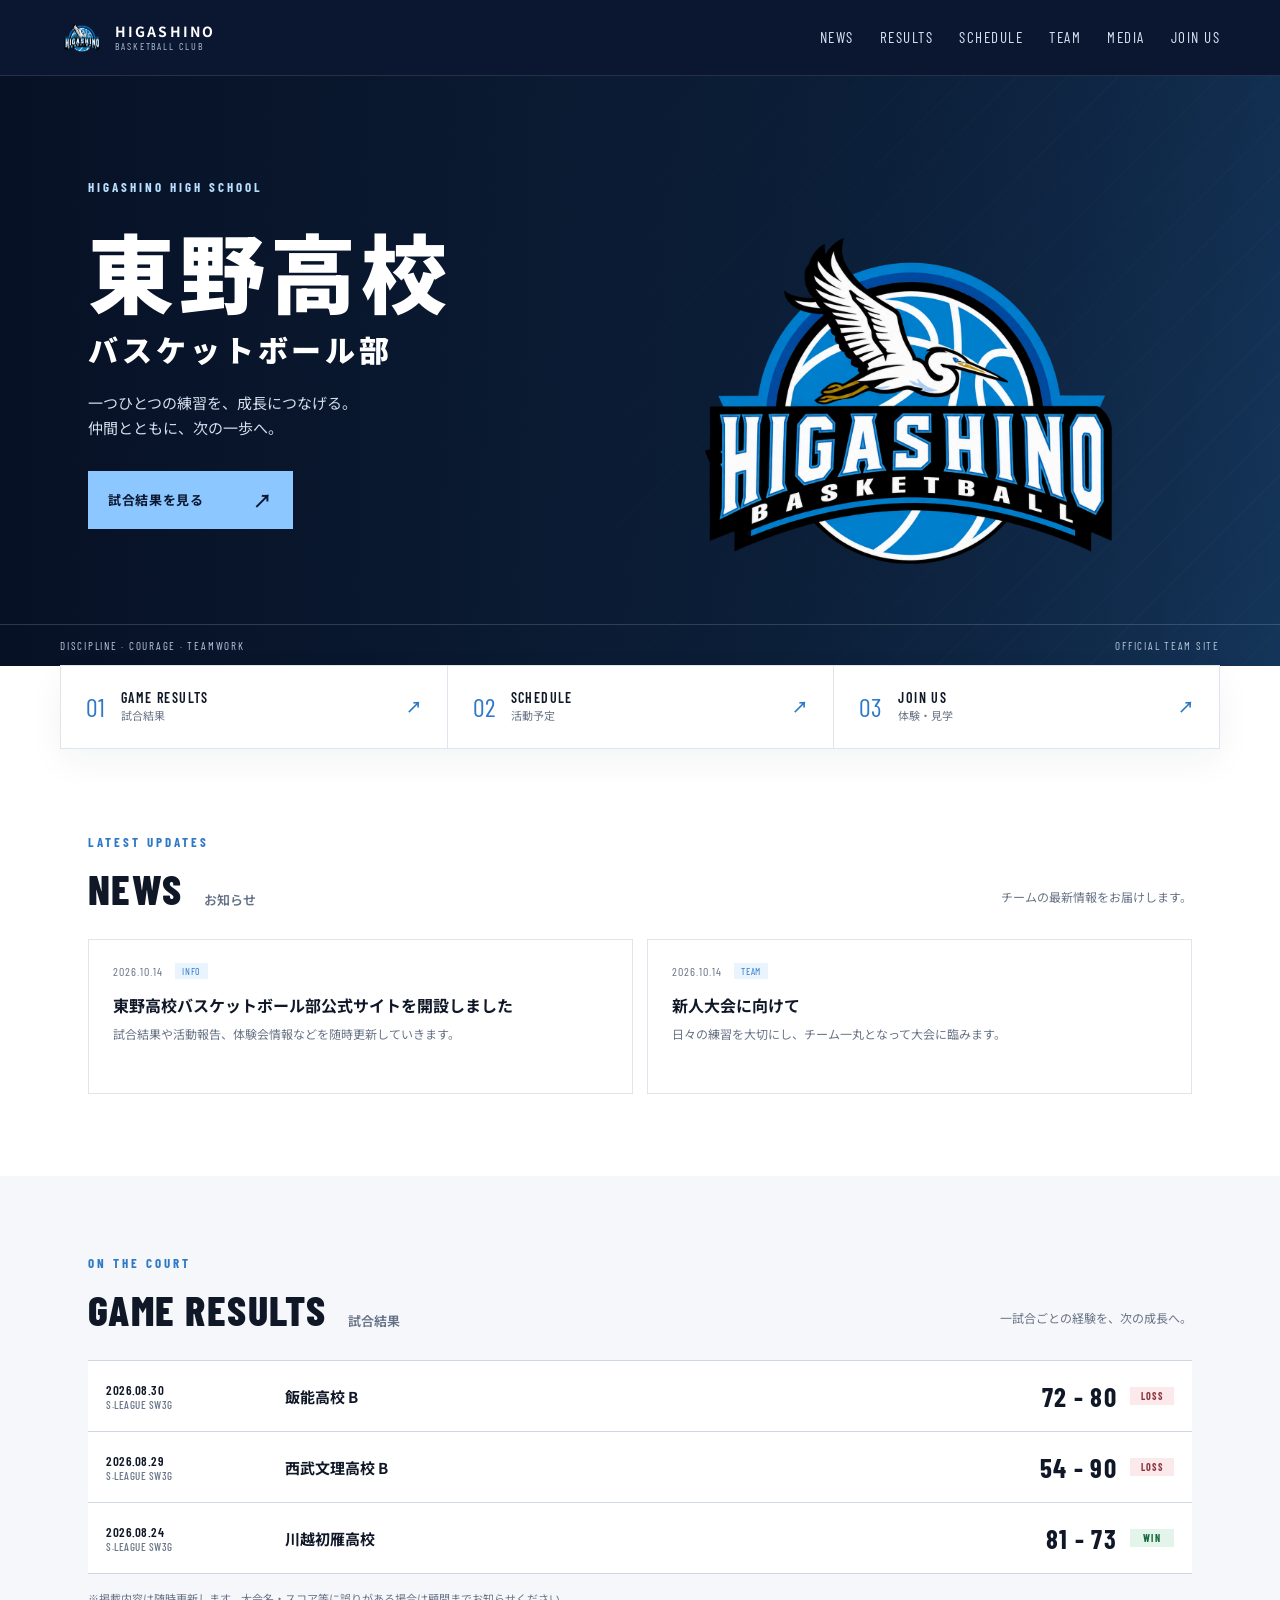
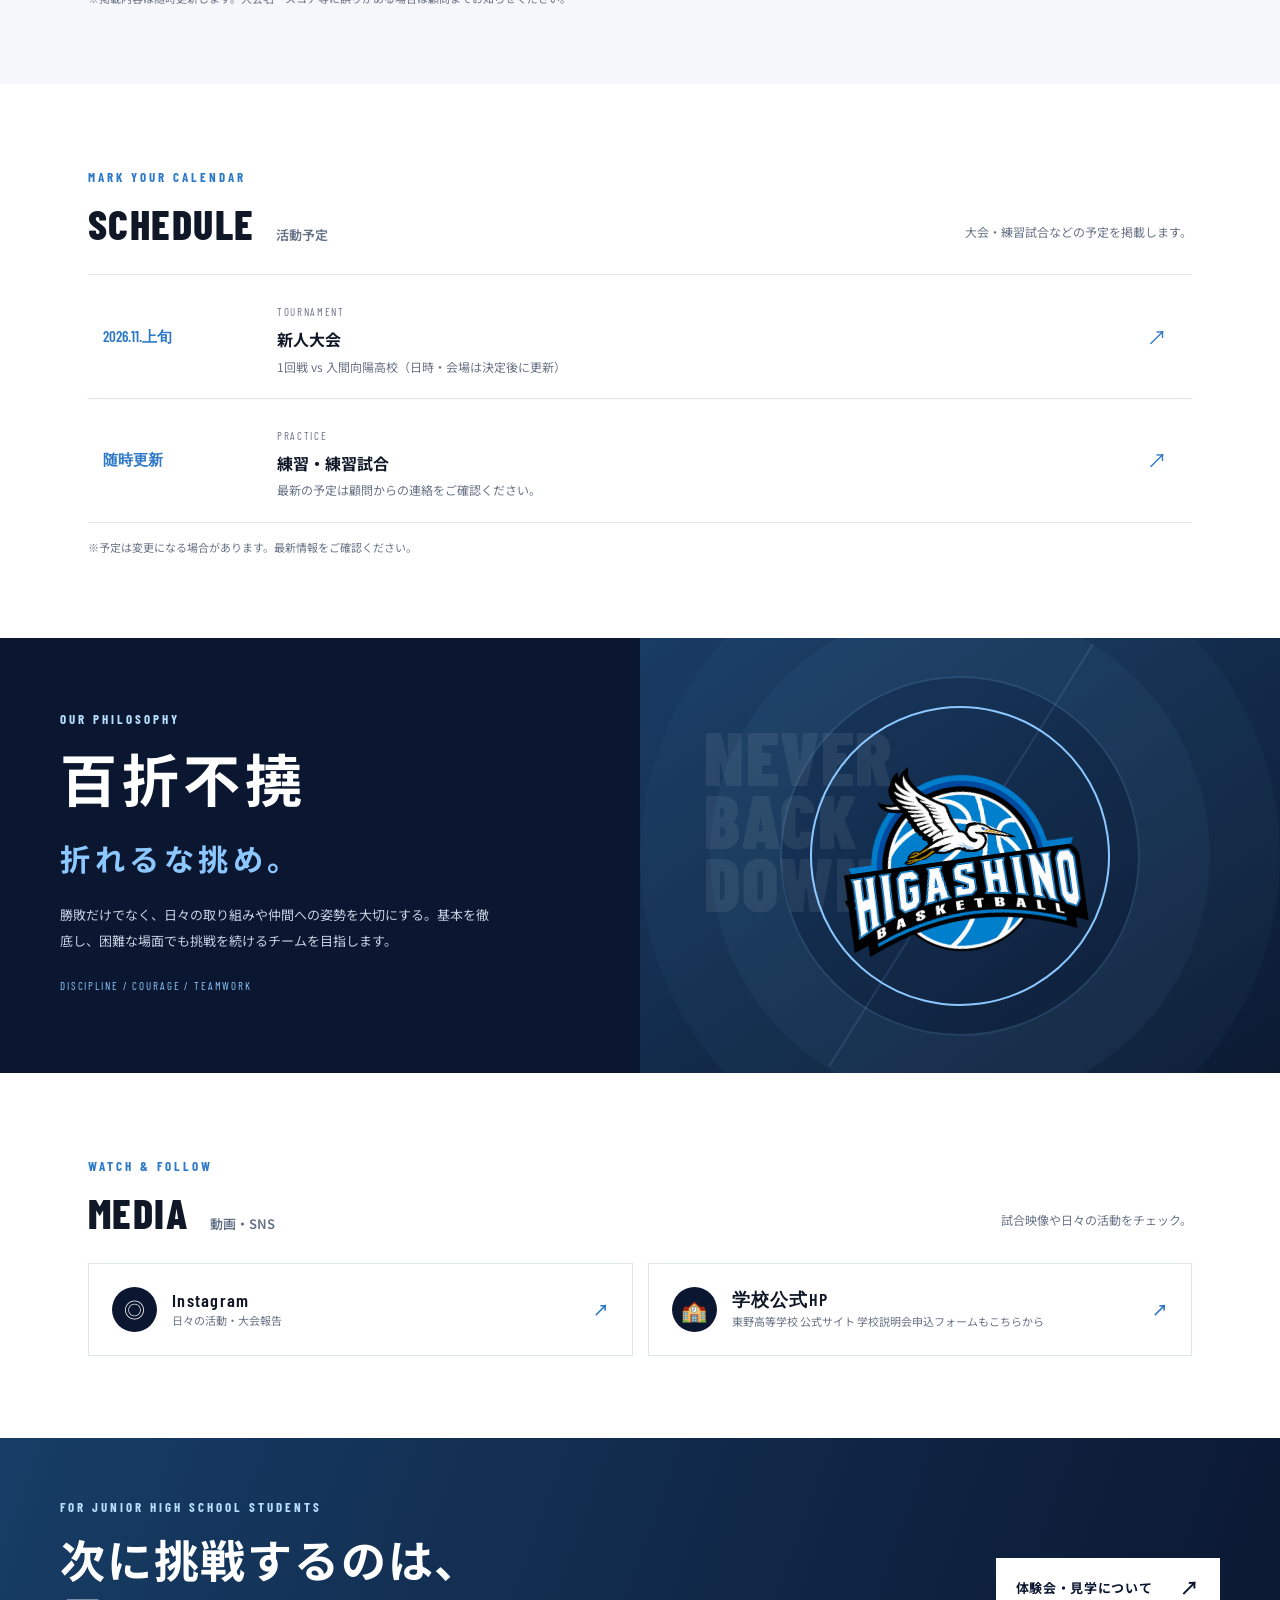
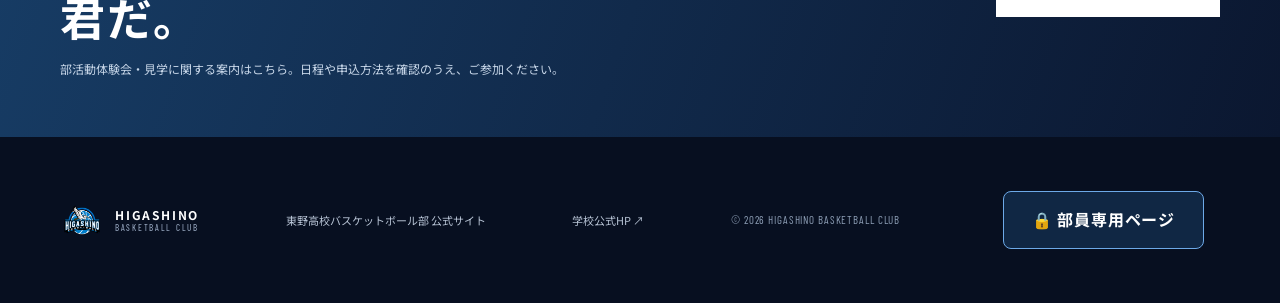
==== commit 99836c9b: "Update hero heading to reflect school name" ====
--- a/index.html
+++ b/index.html
@@ -26,7 +26,7 @@
       <div class="hero-content">
         <p class="eyebrow">HIGASHINO HIGH SCHOOL</p>
         <p class="hero-kicker"> </p>
-        <h1>百折不撓<span>折れるな挑め。</span></h1>
+        <h1>東野高校<span>バスケットボール部</span></h1>
         <p class="hero-copy">一つひとつの練習を、成長につなげる。<br>仲間とともに、次の一歩へ。</p>
         <a class="button button-primary" href="#results">試合結果を見る <span>↗</span></a>
       </div>
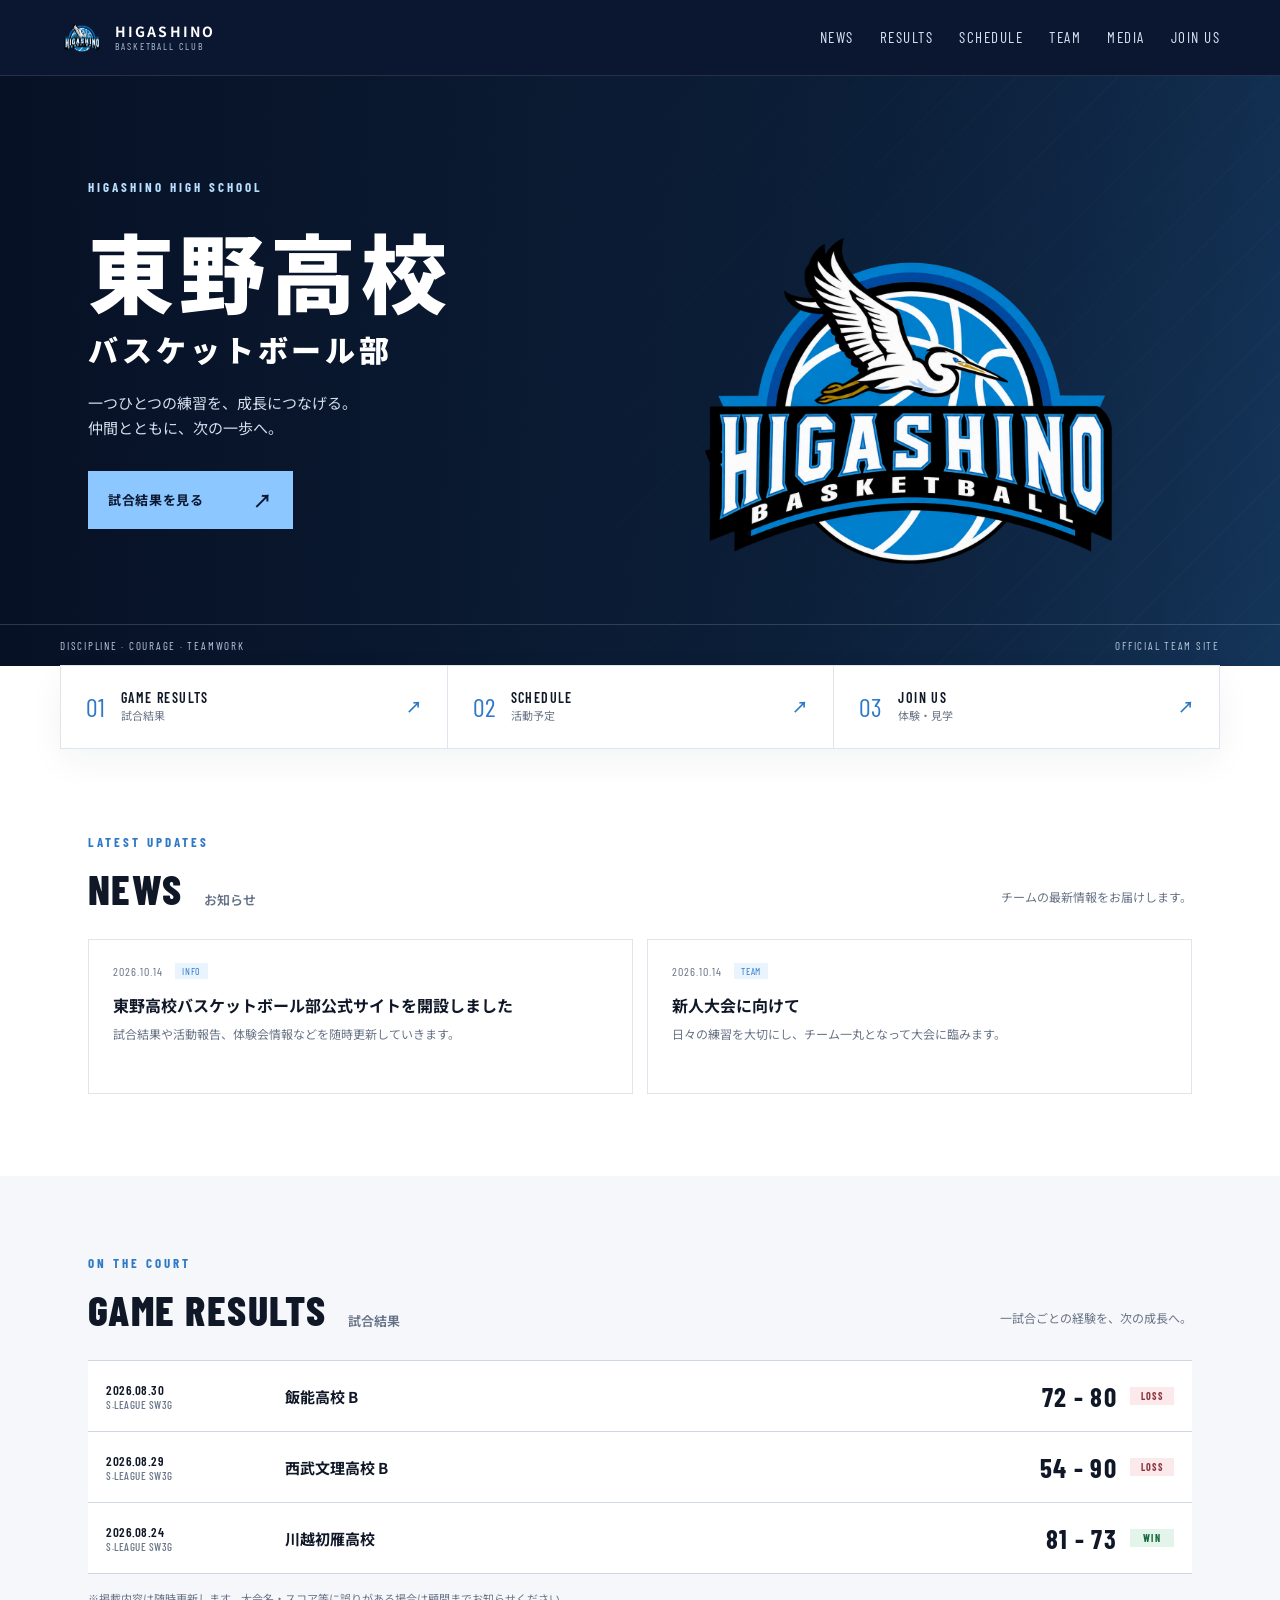
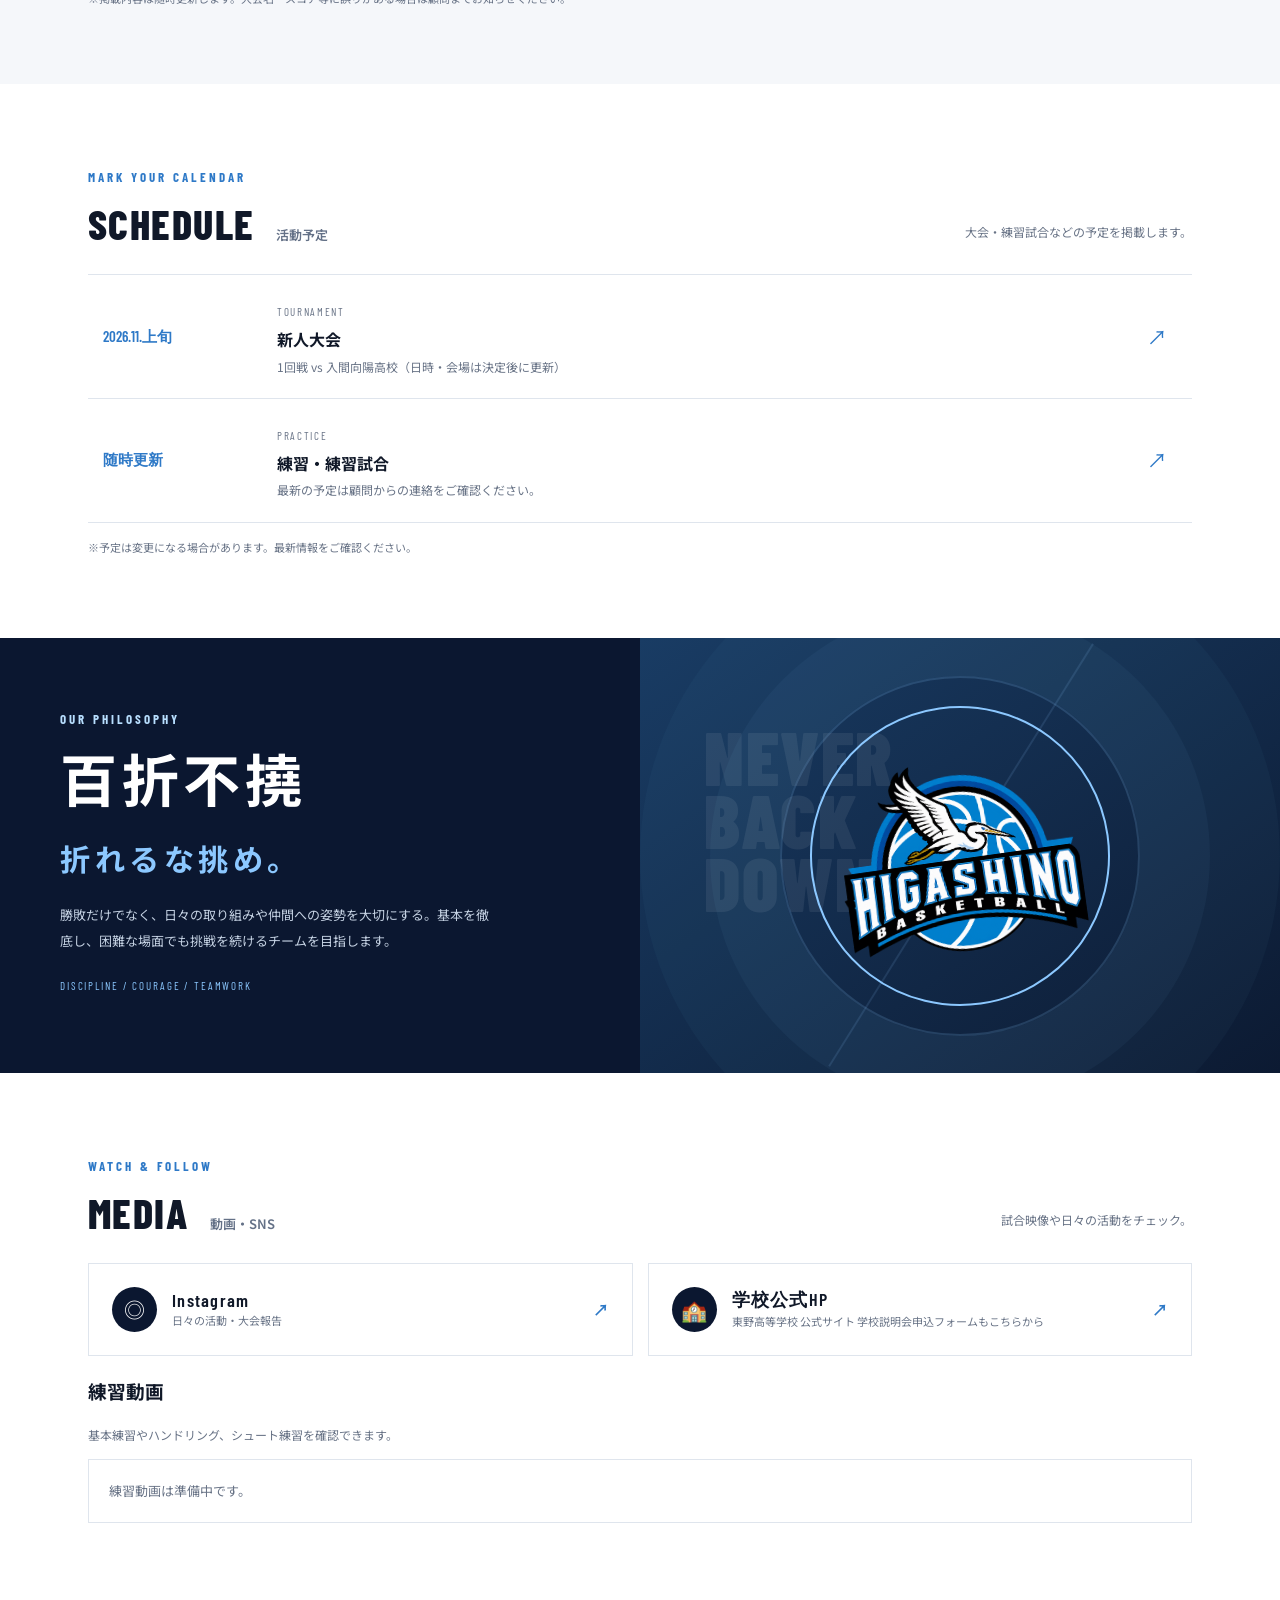
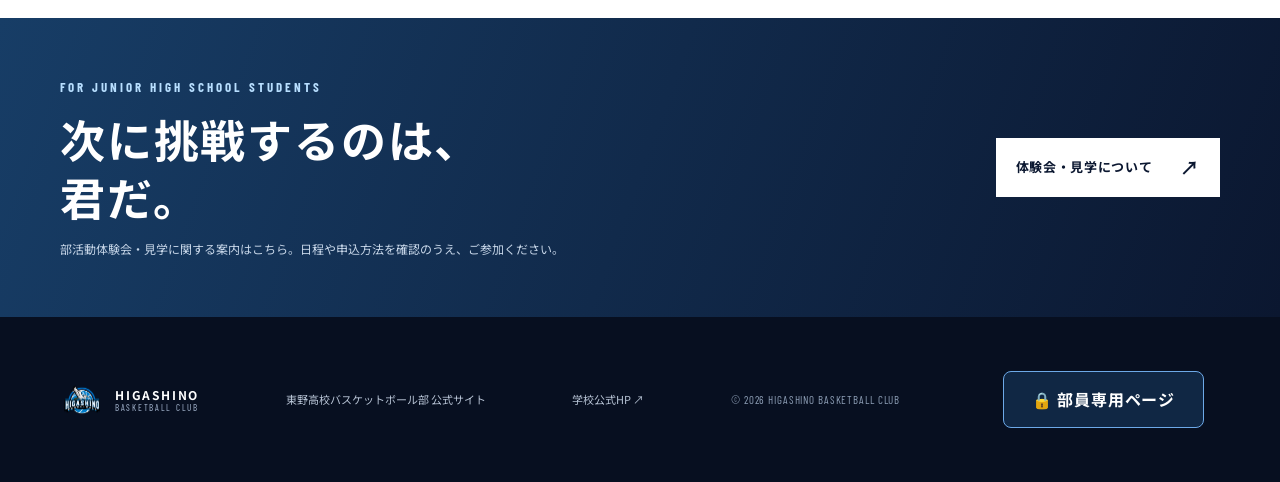
==== commit badf70e1: "Add video section with practice videos to index.html" ====
--- a/index.html
+++ b/index.html
@@ -84,6 +84,13 @@
     <b>↗</b>
   </a>
 </div>
+   <div class="video-section">
+  <h3>練習動画</h3>
+  <p class="section-note">基本練習やハンドリング、シュート練習を確認できます。</p>
+  <div class="video-grid" id="videosList">
+    <p class="empty-state">練習動画を読み込んでいます。</p>
+  </div>
+</div>   
  </section>
 
     <section class="join-section" id="join">
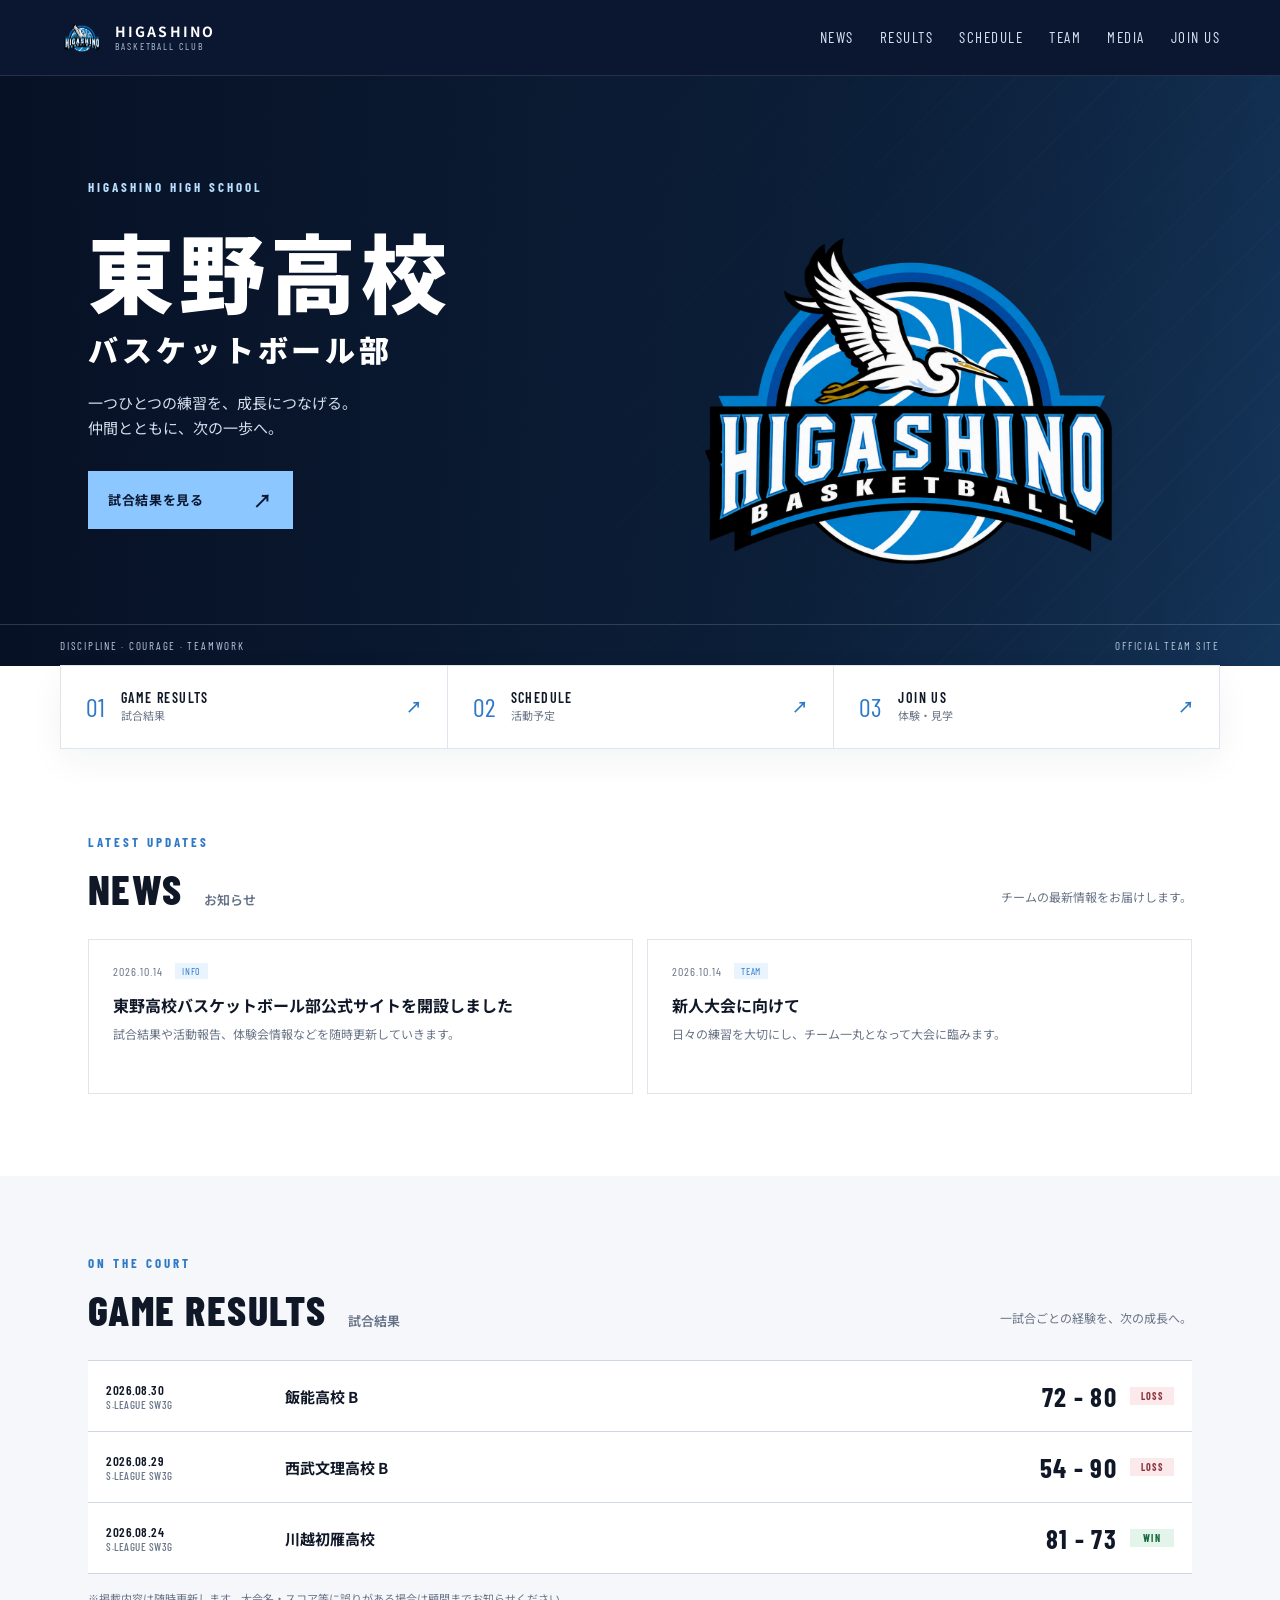
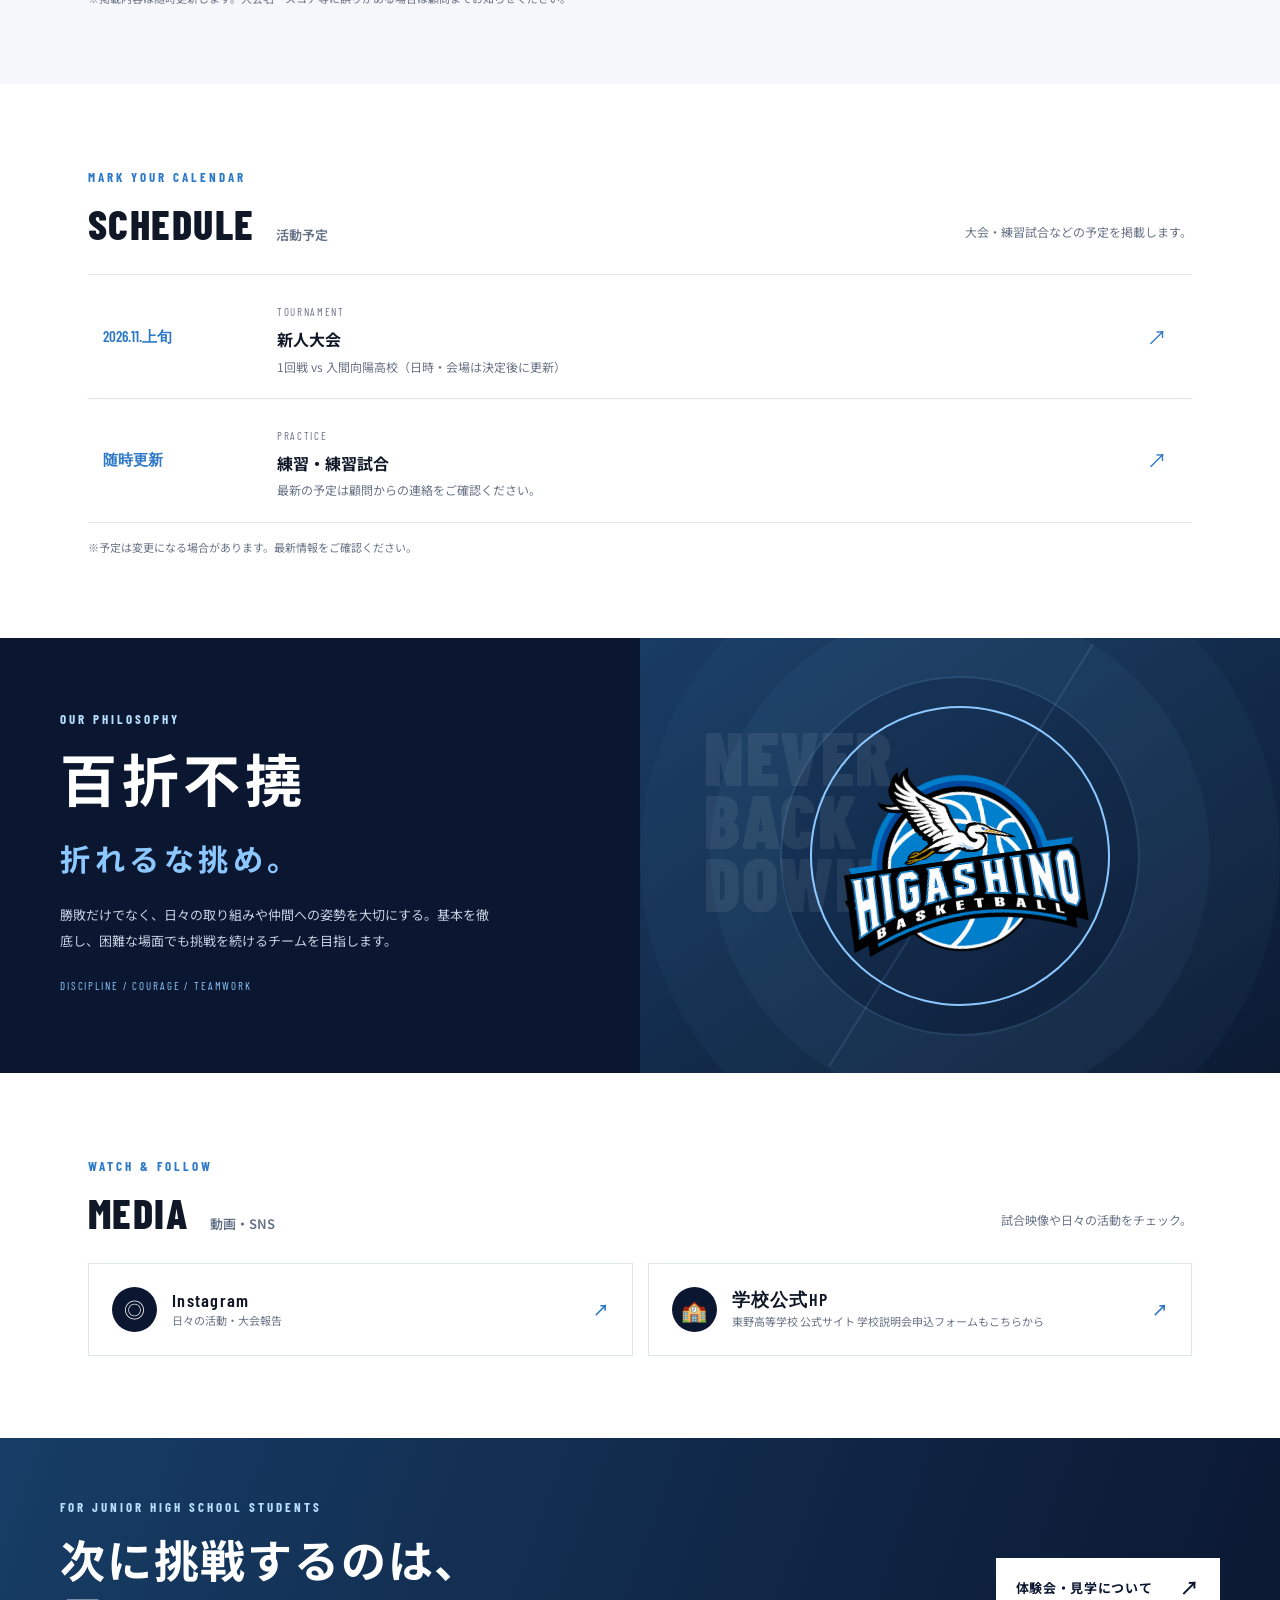
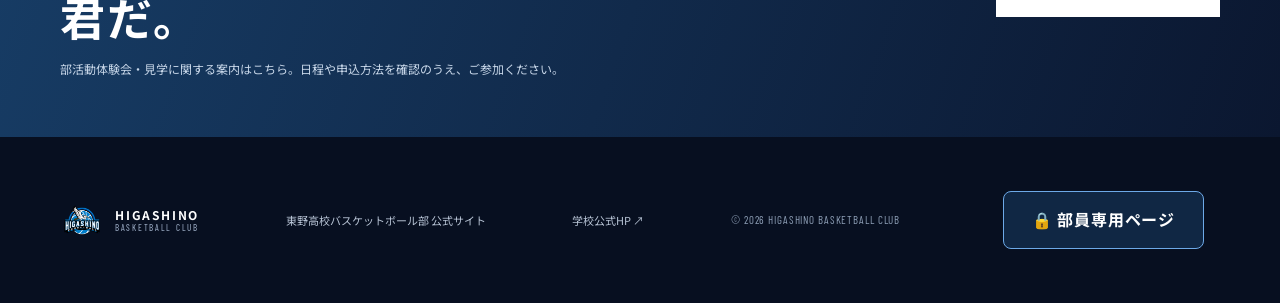
==== commit d472522d: "Remove video section from index.html Removed the video section and its content from the HTML." ====
--- a/index.html
+++ b/index.html
@@ -84,13 +84,7 @@
     <b>↗</b>
   </a>
 </div>
-   <div class="video-section">
-  <h3>練習動画</h3>
-  <p class="section-note">基本練習やハンドリング、シュート練習を確認できます。</p>
-  <div class="video-grid" id="videosList">
-    <p class="empty-state">練習動画を読み込んでいます。</p>
-  </div>
-</div>   
+
  </section>
 
     <section class="join-section" id="join">
--- a/styles.css
+++ b/styles.css
@@ -108,3 +108,48 @@
   height: 100%;
   object-fit: contain;
 }
+
+/* 練習動画一覧 */
+.video-section {
+  margin-top: 36px;
+}
+
+.video-section h3 {
+  margin-bottom: 12px;
+  font-size: 1.4rem;
+}
+
+.video-grid {
+  display: grid;
+  grid-template-columns: repeat(auto-fit, minmax(240px, 1fr));
+  gap: 16px;
+  margin-top: 20px;
+}
+
+.video-card {
+  padding: 20px;
+  border: 1px solid rgba(109, 169, 232, 0.35);
+  border-radius: 12px;
+  background: rgba(16, 39, 68, 0.06);
+}
+
+.video-card h3 {
+  margin: 0 0 10px;
+  font-size: 1.05rem;
+}
+
+.video-card p {
+  margin-bottom: 16px;
+  line-height: 1.7;
+}
+
+.video-card a {
+  display: inline-block;
+  color: #2466a8;
+  font-weight: bold;
+  text-decoration: none;
+}
+
+.video-card a:hover {
+  text-decoration: underline;
+}
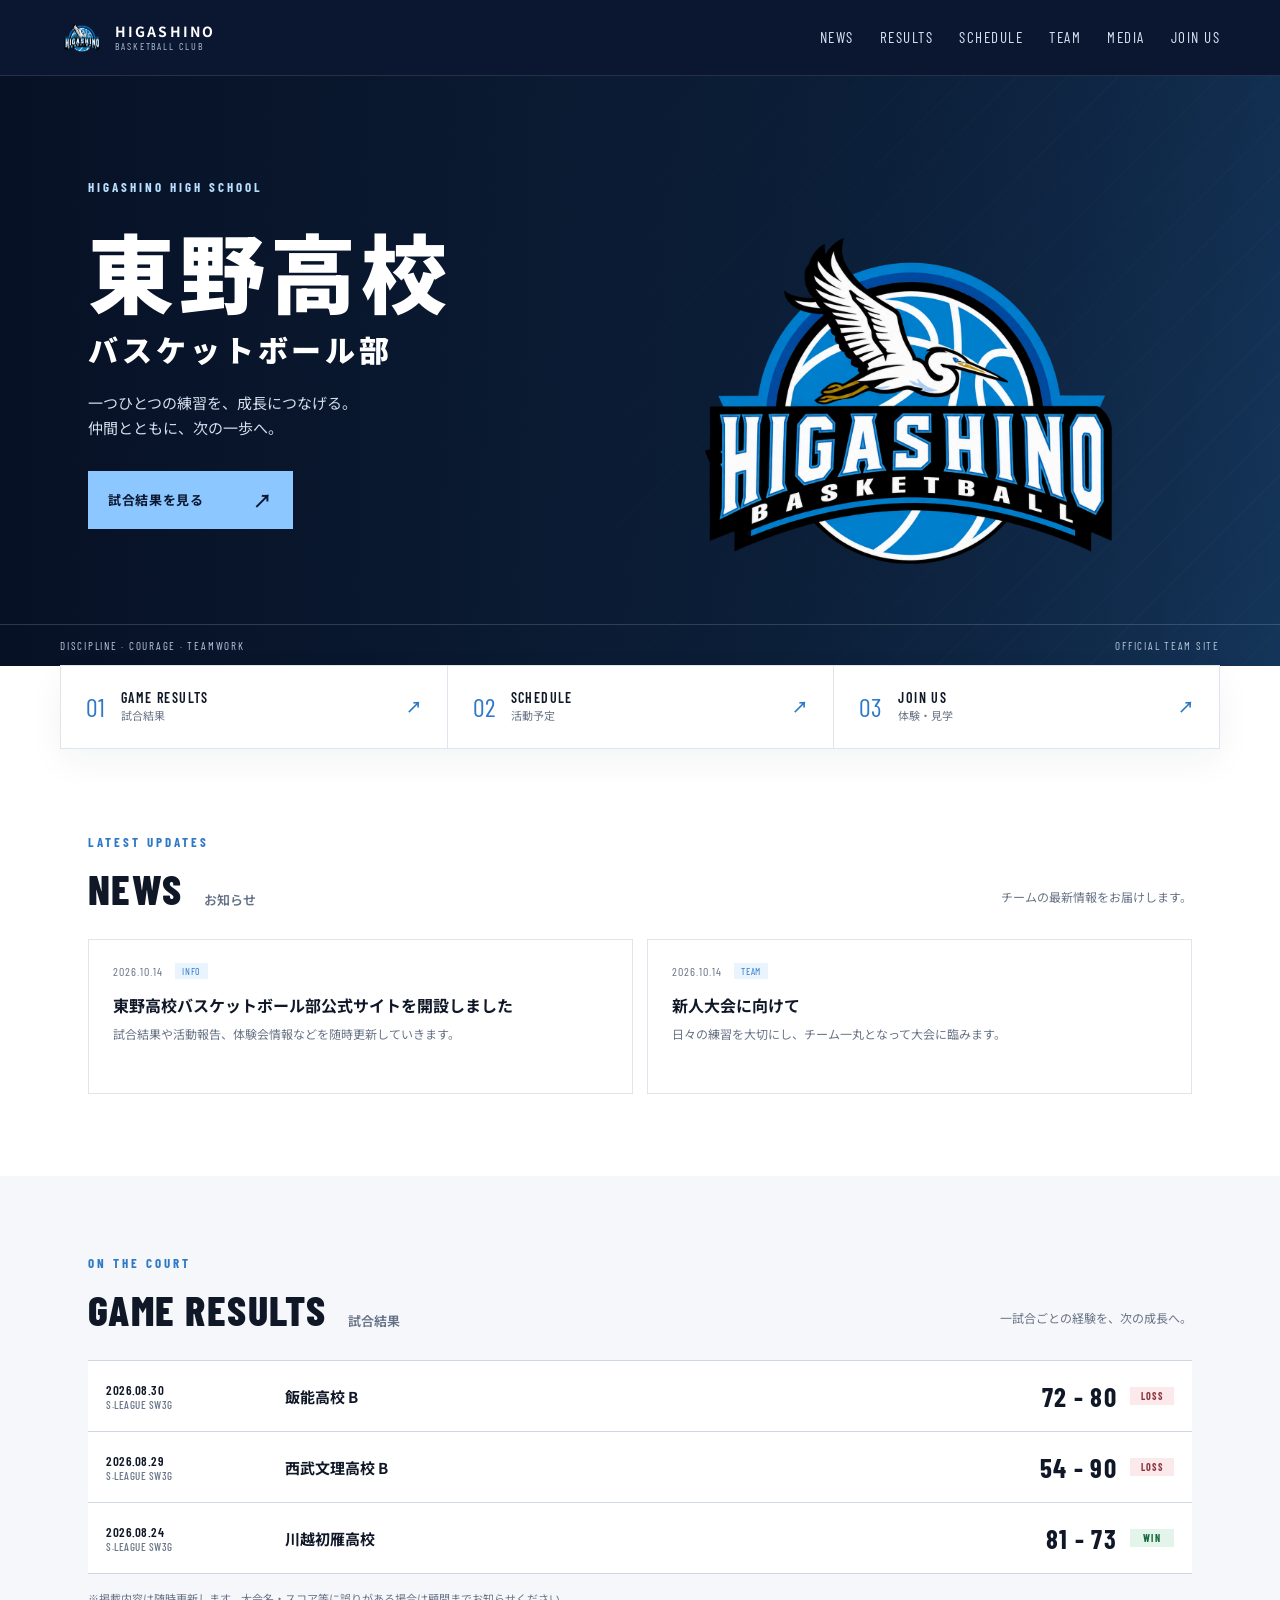
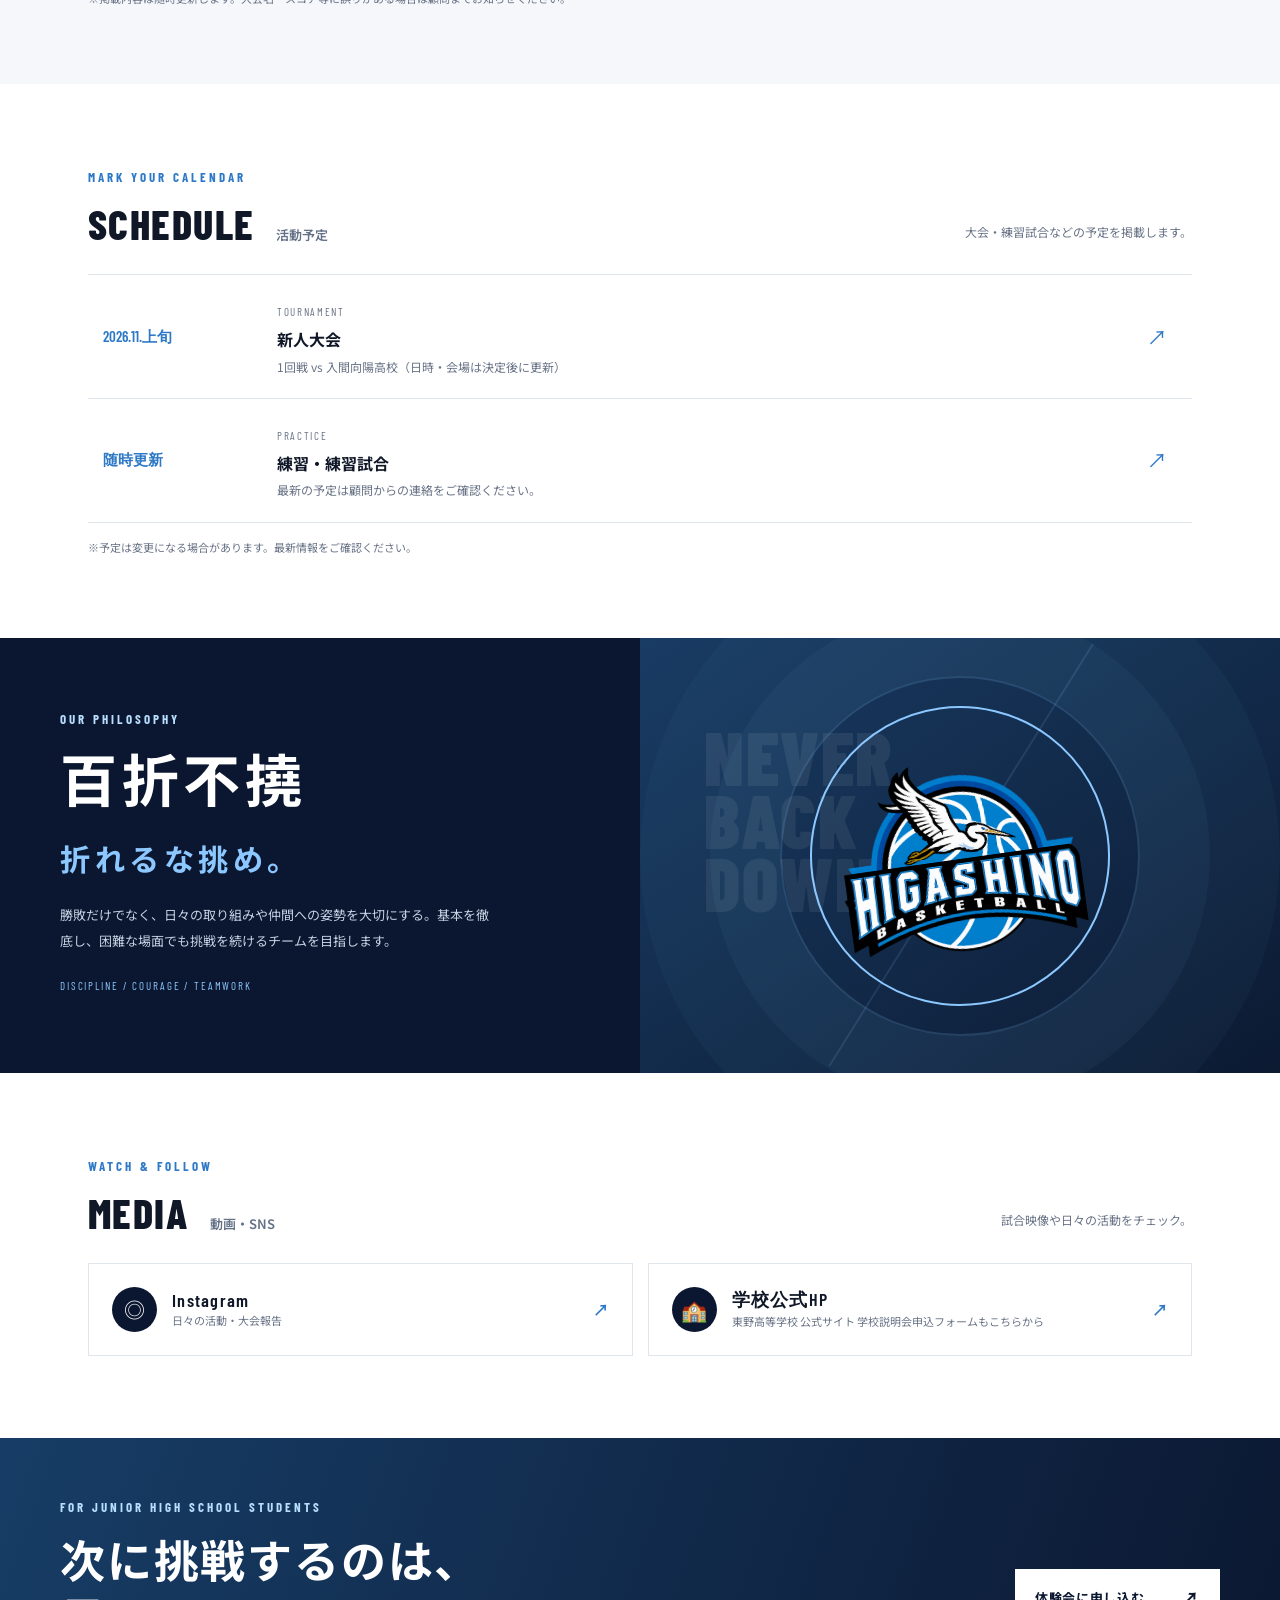
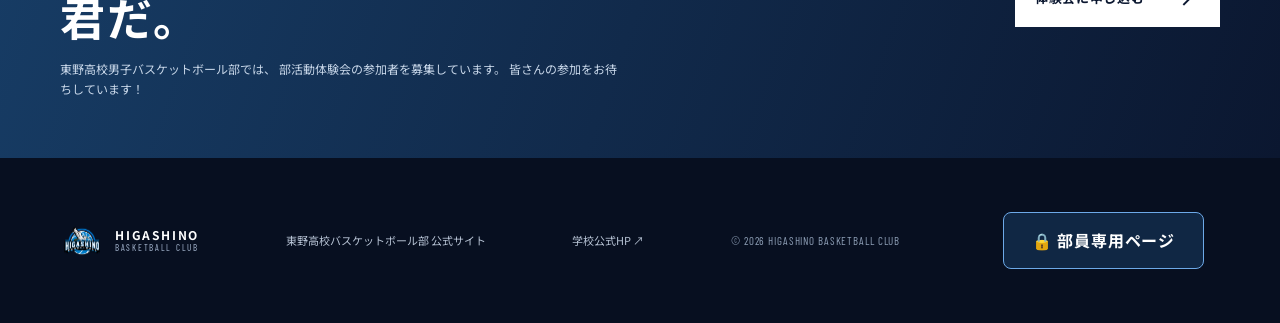
==== commit d79416a7: "Update index.html" ====
--- a/index.html
+++ b/index.html
@@ -87,10 +87,29 @@
 
  </section>
 
-    <section class="join-section" id="join">
-      <div><p class="eyebrow">FOR JUNIOR HIGH SCHOOL STUDENTS</p><h2>次に挑戦するのは、<br>君だ。</h2><p>部活動体験会・見学に関する案内はこちら。日程や申込方法を確認のうえ、ご参加ください。</p></div>
-      <a class="button button-light" id="experienceLink" href="mailto:REPLACE_WITH_SCHOOL_CONTACT">体験会・見学について <span>↗</span></a>
-    </section>
+
+<section class="join-section" id="join">
+  <div>
+    <p class="eyebrow">FOR JUNIOR HIGH SCHOOL STUDENTS</p>
+    <h2>次に挑戦するのは、<br>君だ。</h2>
+    <p>
+      東野高校男子バスケットボール部では、
+      部活動体験会の参加者を募集しています。
+      皆さんの参加をお待ちしています！
+    </p>
+  </div>
+
+  <a
+    class="button button-light"
+    id="experienceLink"
+    href="https://forms.gle/dcEuaqewwdvwBt9p8"
+    target="_blank"
+    rel="noopener noreferrer"
+  >
+    体験会に申し込む <span>↗</span>
+  </a>
+</section>
+
   </main>
 
 <footer class="site-footer">
